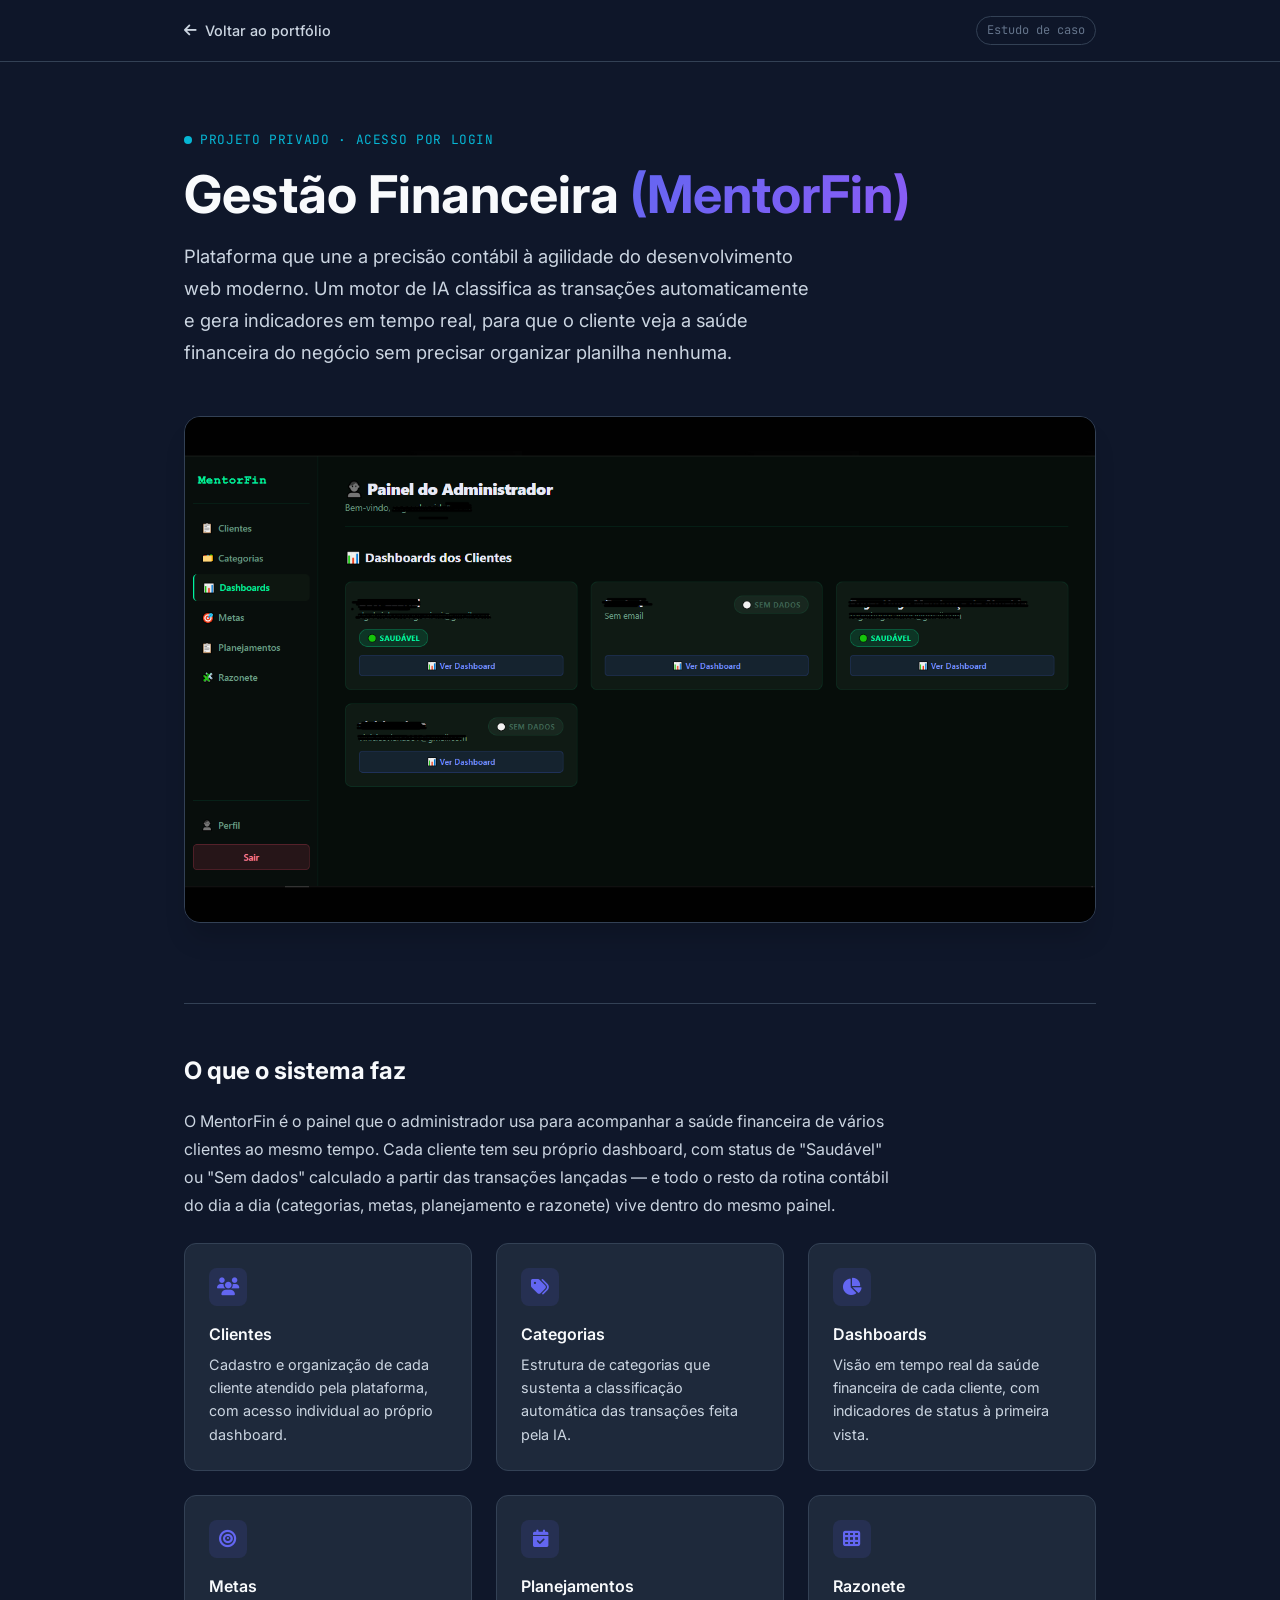
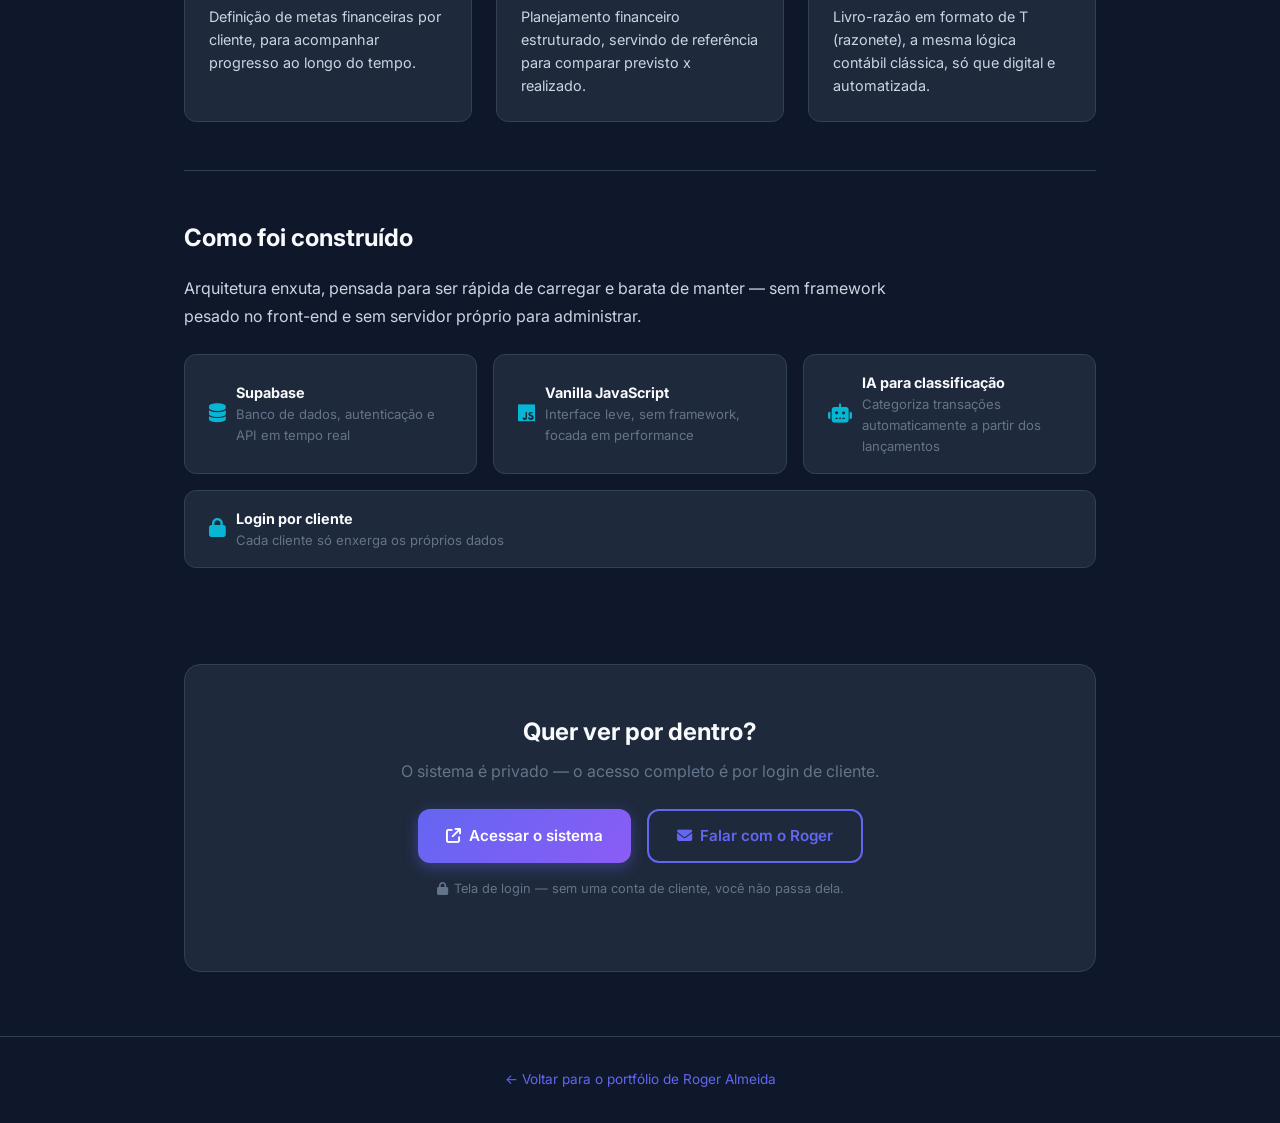
==== apresentacao-gestao-financeira.html @ 38e828f6 "Add files via upload" ====
<!DOCTYPE html>
<html lang="pt-br">
<head>
    <meta charset="UTF-8">
    <meta name="viewport" content="width=device-width, initial-scale=1.0, viewport-fit=cover">
    <title>Gestão Financeira (MentorFin) — Roger Almeida</title>
    <meta name="description" content="Como funciona a plataforma de gestão financeira desenvolvida por Roger Almeida: classificação automática de transações, dashboards por cliente e arquitetura em Supabase.">
    <meta name="theme-color" content="#6366f1">

    <link rel="icon" type="image/png" href="logo_titulo.png">

    <link rel="preconnect" href="https://fonts.googleapis.com">
    <link rel="preconnect" href="https://fonts.gstatic.com" crossorigin>
    <link href="https://fonts.googleapis.com/css2?family=Inter:wght@300;400;500;600;700&family=JetBrains+Mono:wght@400;500&display=swap" rel="stylesheet">
    <link rel="stylesheet" href="https://cdnjs.cloudflare.com/ajax/libs/font-awesome/6.4.0/css/all.min.css">

    <link rel="stylesheet" href="style.css">

    <style>
        /* ===== Página de apresentação — Gestão Financeira ===== */
        body { cursor: auto; }
        .gf-topbar {
            position: sticky; top: 0; z-index: 100;
            background: var(--bg-overlay);
            backdrop-filter: blur(12px);
            border-bottom: 1px solid var(--bg-tertiary);
        }
        .gf-topbar-inner {
            max-width: 960px; margin: 0 auto;
            padding: var(--spacing-md) var(--spacing-lg);
            display: flex; align-items: center; justify-content: space-between;
        }
        .gf-back {
            display: inline-flex; align-items: center; gap: 8px;
            color: var(--text-secondary); text-decoration: none;
            font-size: 0.9rem; font-weight: 500;
            transition: color var(--transition-normal);
        }
        .gf-back:hover { color: var(--primary-color); }
        .gf-badge {
            font-family: var(--font-mono);
            font-size: 0.75rem; color: var(--text-muted);
            border: 1px solid var(--bg-tertiary);
            padding: 4px 10px; border-radius: var(--radius-full);
        }

        .gf-wrap { max-width: 960px; margin: 0 auto; padding: 0 var(--spacing-lg); }

        .gf-hero { padding: var(--spacing-3xl) 0 var(--spacing-xl); }
        .gf-eyebrow {
            display: inline-flex; align-items: center; gap: 8px;
            font-family: var(--font-mono);
            font-size: 0.8rem; letter-spacing: 0.05em;
            color: var(--accent-color); text-transform: uppercase;
            margin-bottom: var(--spacing-md);
        }
        .gf-eyebrow::before {
            content: ''; width: 8px; height: 8px; border-radius: 50%;
            background: var(--accent-color); display: inline-block;
        }
        .gf-title {
            font-size: clamp(2rem, 5vw, 3.25rem);
            font-weight: 700; line-height: 1.1;
            margin-bottom: var(--spacing-md);
        }
        .gf-title span {
            background: var(--gradient-primary);
            -webkit-background-clip: text; background-clip: text;
            -webkit-text-fill-color: transparent;
        }
        .gf-lede {
            font-size: 1.15rem; color: var(--text-secondary);
            max-width: 640px; line-height: 1.75;
        }

        .gf-shot {
            margin: var(--spacing-2xl) 0;
            border-radius: var(--radius-xl);
            overflow: hidden;
            border: 1px solid var(--bg-tertiary);
            box-shadow: var(--shadow-xl);
        }
        .gf-shot img { width: 100%; display: block; }

        .gf-section { padding: var(--spacing-2xl) 0; border-top: 1px solid var(--bg-tertiary); }
        .gf-section h2 {
            font-size: 1.5rem; font-weight: 700; margin-bottom: var(--spacing-md);
            color: var(--text-primary);
        }
        .gf-section > p {
            color: var(--text-secondary); line-height: 1.75; max-width: 720px;
            margin-bottom: var(--spacing-md);
        }

        .gf-grid {
            display: grid;
            grid-template-columns: repeat(auto-fit, minmax(240px, 1fr));
            gap: var(--spacing-lg);
            margin-top: var(--spacing-lg);
        }
        .gf-card {
            background: var(--bg-card);
            border: 1px solid var(--bg-tertiary);
            border-radius: var(--radius-lg);
            padding: var(--spacing-lg);
            transition: border-color var(--transition-normal), transform var(--transition-normal);
        }
        .gf-card:hover { border-color: var(--primary-color); transform: translateY(-3px); }
        .gf-card i {
            font-size: 1.1rem; color: var(--primary-color);
            width: 38px; height: 38px;
            display: flex; align-items: center; justify-content: center;
            background: rgba(99, 102, 241, 0.12);
            border-radius: var(--radius-md);
            margin-bottom: var(--spacing-md);
        }
        .gf-card h3 { font-size: 1rem; font-weight: 600; margin-bottom: 6px; color: var(--text-primary); }
        .gf-card p { font-size: 0.9rem; color: var(--text-secondary); line-height: 1.6; margin: 0; }

        .gf-stack {
            display: flex; flex-wrap: wrap; gap: var(--spacing-md);
            margin-top: var(--spacing-lg);
        }
        .gf-stack-item {
            display: flex; align-items: center; gap: 10px;
            background: var(--bg-card);
            border: 1px solid var(--bg-tertiary);
            border-radius: var(--radius-lg);
            padding: var(--spacing-md) var(--spacing-lg);
            flex: 1 1 260px;
        }
        .gf-stack-item i { color: var(--accent-color); font-size: 1.2rem; flex-shrink: 0; }
        .gf-stack-item strong { display: block; font-size: 0.9rem; color: var(--text-primary); }
        .gf-stack-item span { display: block; font-size: 0.82rem; color: var(--text-muted); }

        .gf-cta {
            margin: var(--spacing-2xl) 0 var(--spacing-3xl);
            text-align: center;
            background: var(--bg-card);
            border: 1px solid var(--bg-tertiary);
            border-radius: var(--radius-xl);
            padding: var(--spacing-2xl) var(--spacing-lg);
        }
        .gf-cta h2 { margin-bottom: 8px; }
        .gf-cta p { color: var(--text-muted); margin-bottom: var(--spacing-lg); }
        .gf-cta-buttons {
            display: flex; gap: var(--spacing-md); justify-content: center; flex-wrap: wrap;
        }
        .gf-lock-note {
            display: flex; align-items: center; justify-content: center; gap: 6px;
            font-size: 0.8rem; color: var(--text-muted);
            margin-top: var(--spacing-md);
        }

        .gf-footer {
            text-align: center; padding: var(--spacing-xl) 0;
            color: var(--text-muted); font-size: 0.85rem;
            border-top: 1px solid var(--bg-tertiary);
        }
        .gf-footer a { color: var(--primary-color); text-decoration: none; }

        @media (max-width: 600px) {
            .gf-hero { padding-top: var(--spacing-xl); }
            .gf-cta-buttons { flex-direction: column; }
            .gf-cta-buttons .btn { width: 100%; justify-content: center; }
        }
    </style>
</head>
<body>

    <div class="gf-topbar">
        <div class="gf-topbar-inner">
            <a href="index.html#projetos" class="gf-back">
                <i class="fas fa-arrow-left"></i> Voltar ao portfólio
            </a>
            <span class="gf-badge">Estudo de caso</span>
        </div>
    </div>

    <main class="gf-wrap">

        <section class="gf-hero">
            <div class="gf-eyebrow">Projeto privado · Acesso por login</div>
            <h1 class="gf-title">Gestão Financeira <span>(MentorFin)</span></h1>
            <p class="gf-lede">
                Plataforma que une a precisão contábil à agilidade do desenvolvimento web moderno.
                Um motor de IA classifica as transações automaticamente e gera indicadores em tempo real,
                para que o cliente veja a saúde financeira do negócio sem precisar organizar planilha nenhuma.
            </p>

            <div class="gf-shot">
                <img src="gestao-financeira-preview.png" alt="Painel do administrador do MentorFin, mostrando os dashboards financeiros dos clientes">
            </div>
        </section>

        <section class="gf-section">
            <h2>O que o sistema faz</h2>
            <p>
                O MentorFin é o painel que o administrador usa para acompanhar a saúde financeira de vários clientes
                ao mesmo tempo. Cada cliente tem seu próprio dashboard, com status de "Saudável" ou "Sem dados"
                calculado a partir das transações lançadas — e todo o resto da rotina contábil do dia a dia
                (categorias, metas, planejamento e razonete) vive dentro do mesmo painel.
            </p>

            <div class="gf-grid">
                <div class="gf-card">
                    <i class="fas fa-users"></i>
                    <h3>Clientes</h3>
                    <p>Cadastro e organização de cada cliente atendido pela plataforma, com acesso individual ao próprio dashboard.</p>
                </div>
                <div class="gf-card">
                    <i class="fas fa-tags"></i>
                    <h3>Categorias</h3>
                    <p>Estrutura de categorias que sustenta a classificação automática das transações feita pela IA.</p>
                </div>
                <div class="gf-card">
                    <i class="fas fa-chart-pie"></i>
                    <h3>Dashboards</h3>
                    <p>Visão em tempo real da saúde financeira de cada cliente, com indicadores de status à primeira vista.</p>
                </div>
                <div class="gf-card">
                    <i class="fas fa-bullseye"></i>
                    <h3>Metas</h3>
                    <p>Definição de metas financeiras por cliente, para acompanhar progresso ao longo do tempo.</p>
                </div>
                <div class="gf-card">
                    <i class="fas fa-calendar-check"></i>
                    <h3>Planejamentos</h3>
                    <p>Planejamento financeiro estruturado, servindo de referência para comparar previsto x realizado.</p>
                </div>
                <div class="gf-card">
                    <i class="fas fa-table-cells"></i>
                    <h3>Razonete</h3>
                    <p>Livro-razão em formato de T (razonete), a mesma lógica contábil clássica, só que digital e automatizada.</p>
                </div>
            </div>
        </section>

        <section class="gf-section">
            <h2>Como foi construído</h2>
            <p>
                Arquitetura enxuta, pensada para ser rápida de carregar e barata de manter — sem framework pesado
                no front-end e sem servidor próprio para administrar.
            </p>
            <div class="gf-stack">
                <div class="gf-stack-item">
                    <i class="fas fa-database"></i>
                    <div>
                        <strong>Supabase</strong>
                        <span>Banco de dados, autenticação e API em tempo real</span>
                    </div>
                </div>
                <div class="gf-stack-item">
                    <i class="fab fa-js"></i>
                    <div>
                        <strong>Vanilla JavaScript</strong>
                        <span>Interface leve, sem framework, focada em performance</span>
                    </div>
                </div>
                <div class="gf-stack-item">
                    <i class="fas fa-robot"></i>
                    <div>
                        <strong>IA para classificação</strong>
                        <span>Categoriza transações automaticamente a partir dos lançamentos</span>
                    </div>
                </div>
                <div class="gf-stack-item">
                    <i class="fas fa-lock"></i>
                    <div>
                        <strong>Login por cliente</strong>
                        <span>Cada cliente só enxerga os próprios dados</span>
                    </div>
                </div>
            </div>
        </section>

        <section class="gf-cta">
            <h2>Quer ver por dentro?</h2>
            <p>O sistema é privado — o acesso completo é por login de cliente.</p>
            <div class="gf-cta-buttons">
                <a href="https://gestao-gama.vercel.app/" class="btn btn-primary" target="_blank" rel="noopener">
                    <i class="fas fa-arrow-up-right-from-square"></i> Acessar o sistema
                </a>
                <a href="index.html#contato" class="btn btn-outline">
                    <i class="fas fa-envelope"></i> Falar com o Roger
                </a>
            </div>
            <p class="gf-lock-note"><i class="fas fa-lock"></i> Tela de login — sem uma conta de cliente, você não passa dela.</p>
        </section>

    </main>

    <footer class="gf-footer">
        <a href="index.html">← Voltar para o portfólio de Roger Almeida</a>
    </footer>

</body>
</html>
---- style.css ----
/* ===== CSS VARIABLES ===== */
:root {
  /* Colors */
  --primary-color: #6366f1;
  --primary-dark: #4f46e5;
  --secondary-color: #8b5cf6;
  --accent-color: #06b6d4;
  --success-color: #10b981;
  --warning-color: #f59e0b;
  --error-color: #ef4444;
  
  /* Background Colors */
  --bg-primary: #0f172a;
  --bg-secondary: #1e293b;
  --bg-tertiary: #334155;
  --bg-card: #1e293b;
  --bg-overlay: rgba(15, 23, 42, 0.9);
  
  /* Text Colors */
  --text-primary: #f8fafc;
  --text-secondary: #cbd5e1;
  --text-muted: #64748b;
  
  /* Gradients */
  --gradient-primary: linear-gradient(135deg, var(--primary-color), var(--secondary-color));
  --gradient-secondary: linear-gradient(135deg, var(--accent-color), var(--primary-color));
  --gradient-hero: linear-gradient(135deg, #667eea 0%, #764ba2 100%);
  
  /* Shadows */
  --shadow-sm: 0 1px 2px 0 rgba(0, 0, 0, 0.05);
  --shadow-md: 0 4px 6px -1px rgba(0, 0, 0, 0.1);
  --shadow-lg: 0 10px 15px -3px rgba(0, 0, 0, 0.1);
  --shadow-xl: 0 20px 25px -5px rgba(0, 0, 0, 0.1);
  --shadow-glow: 0 0 20px rgba(99, 102, 241, 0.3);
  
  /* Typography */
  --font-primary: 'Inter', sans-serif;
  --font-mono: 'JetBrains Mono', monospace;
  
  /* Spacing */
  --spacing-xs: 0.25rem;
  --spacing-sm: 0.5rem;
  --spacing-md: 1rem;
  --spacing-lg: 1.5rem;
  --spacing-xl: 2rem;
  --spacing-2xl: 3rem;
  --spacing-3xl: 4rem;
  
  /* Border Radius */
  --radius-sm: 0.375rem;
  --radius-md: 0.5rem;
  --radius-lg: 0.75rem;
  --radius-xl: 1rem;
  --radius-full: 9999px;
  
  /* Transitions */
  --transition-fast: 0.15s ease-in-out;
  --transition-normal: 0.3s ease-in-out;
  --transition-slow: 0.5s ease-in-out;
  
  /* Z-index */
  --z-dropdown: 1000;
  --z-sticky: 1020;
  --z-fixed: 1030;
  --z-modal: 1040;
  --z-popover: 1050;
  --z-tooltip: 1060;
}

/* Light Theme */
[data-theme="light"] {
  --bg-primary: #ffffff;
  --bg-secondary: #f8fafc;
  --bg-tertiary: #e2e8f0;
  --bg-card: #ffffff;
  --bg-overlay: rgba(255, 255, 255, 0.9);
  
  --text-primary: #1e293b;
  --text-secondary: #475569;
  --text-muted: #64748b;
}

/* ===== RESET & BASE STYLES ===== */
* {
  margin: 0;
  padding: 0;
  box-sizing: border-box;
}

html {
  scroll-behavior: smooth;
  font-size: 16px;
  overflow-x: hidden;
  max-width: 100%;
}

body {
  font-family: var(--font-primary);
  background-color: var(--bg-primary);
  color: var(--text-primary);
  line-height: 1.6;
  overflow-x: hidden;
  max-width: 100%;
}

/* Custom Cursor */
.cursor {
  position: fixed;
  width: 20px;
  height: 20px;
  background: var(--gradient-primary);
  border-radius: 50%;
  pointer-events: none;
  z-index: var(--z-tooltip);
  transition: transform 0.1s ease;
  mix-blend-mode: difference;
}

/* ===== LOADING SCREEN ===== */
#loading-screen {
  position: fixed;
  top: 0;
  left: 0;
  width: 100vw;
  height: 100vh;
  background: var(--bg-primary);
  display: flex;
  justify-content: center;
  align-items: center;
  z-index: 9999;
  opacity: 1;
  visibility: visible;
  transition: opacity 0.5s ease, visibility 0.5s ease;
  overflow: hidden;
}

.loader {
  text-align: center;
}

.loader-text {
  font-size: clamp(1.1rem, 5vw, 1.5rem);
  font-weight: 600;
  margin-bottom: var(--spacing-lg);
  background: var(--gradient-primary);
  -webkit-background-clip: text;
  -webkit-text-fill-color: transparent;
  background-clip: text;
  white-space: normal;
  word-wrap: break-word;
  max-width: 90vw;
  text-align: center;
}

.loader-bar {
  width: min(200px, 80vw);
  height: 4px;
  background: var(--bg-tertiary);
  border-radius: var(--radius-full);
  overflow: hidden;
}

.loader-progress {
  height: 100%;
  background: var(--gradient-primary);
  border-radius: var(--radius-full);
  animation: loading 2s ease-in-out;
}

@keyframes loading {
  0% { width: 0%; }
  100% { width: 100%; }
}

/* ===== SCROLL PROGRESS ===== */
.scroll-progress {
  position: fixed;
  top: 0;
  left: 0;
  width: 100%;
  height: 4px;
  z-index: var(--z-fixed);
}

.scroll-progress-bar {
  height: 100%;
  background: var(--gradient-primary);
  width: 0%;
  transition: width 0.1s ease;
}

/* ===== NAVIGATION ===== */
.navbar {
  position: fixed;
  top: 0;
  left: 0;
  width: 100%;
  background: var(--bg-overlay);
  backdrop-filter: blur(10px);
  border-bottom: 1px solid var(--bg-tertiary);
  z-index: var(--z-fixed);
  transition: all var(--transition-normal);
}

.navbar.scrolled {
  background: var(--bg-secondary);
  box-shadow: var(--shadow-lg);
}

.nav-container {
  max-width: 1200px;
  margin: 0 auto;
  padding: 0 var(--spacing-lg);
  display: flex;
  justify-content: space-between;
  align-items: center;
  height: 70px;
}

.nav-logo {
  font-size: 1.5rem;
  font-weight: 700;
  text-decoration: none;
  color: var(--text-primary);
  display: flex;
  align-items: center;
}

.logo-text {
  background: var(--gradient-primary);
  -webkit-background-clip: text;
  -webkit-text-fill-color: transparent;
  background-clip: text;
}

.logo-dot {
  color: var(--primary-color);
  margin-left: 2px;
}

.nav-menu {
  display: flex;
  list-style: none;
  gap: var(--spacing-xl);
}

.nav-link {
  text-decoration: none;
  color: var(--text-secondary);
  font-weight: 500;
  position: relative;
  transition: color var(--transition-normal);
}

.nav-link:hover,
.nav-link.active {
  color: var(--primary-color);
}

.nav-link::after {
  content: '';
  position: absolute;
  bottom: -5px;
  left: 0;
  width: 0;
  height: 2px;
  background: var(--gradient-primary);
  transition: width var(--transition-normal);
}

.nav-link:hover::after,
.nav-link.active::after {
  width: 100%;
}

.nav-toggle {
  display: none;
  flex-direction: column;
  cursor: pointer;
  gap: 4px;
}

.bar {
  width: 25px;
  height: 3px;
  background: var(--text-primary);
  transition: all var(--transition-normal);
}

.theme-toggle {
  background: none;
  border: 2px solid var(--bg-tertiary);
  color: var(--text-secondary);
  width: 40px;
  height: 40px;
  border-radius: var(--radius-full);
  cursor: pointer;
  transition: all var(--transition-normal);
  display: flex;
  align-items: center;
  justify-content: center;
}

.theme-toggle:hover {
  border-color: var(--primary-color);
  color: var(--primary-color);
}

/* ===== HERO SECTION ===== */
.hero {
  min-height: 100vh;
  display: flex;
  align-items: center;
  position: relative;
  overflow: hidden;
}

.hero-background {
  position: absolute;
  top: 0;
  left: 0;
  width: 100%;
  height: 100%;
  background: var(--gradient-hero);
  opacity: 0.1;
}

.particles {
  position: absolute;
  width: 100%;
  height: 100%;
}

.particle {
  position: absolute;
  background: var(--primary-color);
  border-radius: 50%;
  opacity: 0.6;
  animation: float 6s ease-in-out infinite;
}

@keyframes float {
  0%, 100% { transform: translateY(0px); }
  50% { transform: translateY(-20px); }
}

.hero-content {
  max-width: 1200px;
  margin: 0 auto;
  padding: 0 var(--spacing-lg);
  display: grid;
  grid-template-columns: 1fr 1fr;
  gap: var(--spacing-3xl);
  align-items: center;
}

.hero-text {
  z-index: 2;
}

.hero-title {
  font-size: clamp(2.5rem, 5vw, 4rem);
  font-weight: 700;
  line-height: 1.2;
  margin-bottom: var(--spacing-lg);
}

.highlight {
  background: var(--gradient-primary);
  -webkit-background-clip: text;
  -webkit-text-fill-color: transparent;
  background-clip: text;
}

.hero-subtitle {
  font-size: 1.5rem;
  font-weight: 500;
  margin-bottom: var(--spacing-lg);
  color: var(--text-secondary);
  min-height: 2em;
}

.cursor-blink {
  animation: blink 1s infinite;
}

@keyframes blink {
  0%, 50% { opacity: 1; }
  51%, 100% { opacity: 0; }
}

.hero-description {
  font-size: 1.125rem;
  color: var(--text-muted);
  margin-bottom: var(--spacing-2xl);
  max-width: 500px;
}

.hero-buttons {
  display: flex;
  gap: var(--spacing-lg);
  flex-wrap: wrap;
}

.hero-image {
  display: flex;
  justify-content: center;
  z-index: 2;
}

.image-container {
  position: relative;
  width: 300px;
  height: 300px;
}

.profile-image {
  width: 100%;
  height: 100%;
  object-fit: cover;
  border-radius: var(--radius-xl);
  border: 4px solid var(--primary-color);
  box-shadow: var(--shadow-glow);
}

.image-glow {
  position: absolute;
  top: -20px;
  left: -20px;
  right: -20px;
  bottom: -20px;
  background: var(--gradient-primary);
  border-radius: var(--radius-xl);
  z-index: -1;
  opacity: 0.3;
  filter: blur(20px);
}

.scroll-indicator {
  position: absolute;
  bottom: var(--spacing-xl);
  left: 50%;
  transform: translateX(-50%);
  z-index: 2;
}

.scroll-arrow {
  width: 40px;
  height: 40px;
  border: 2px solid var(--text-muted);
  border-radius: 50%;
  display: flex;
  align-items: center;
  justify-content: center;
  animation: bounce 2s infinite;
  cursor: pointer;
  transition: all var(--transition-normal);
}

.scroll-arrow:hover {
  border-color: var(--primary-color);
  color: var(--primary-color);
}

@keyframes bounce {
  0%, 20%, 50%, 80%, 100% { transform: translateY(0); }
  40% { transform: translateY(-10px); }
  60% { transform: translateY(-5px); }
}

/* ===== BUTTONS ===== */
.btn {
  display: inline-flex;
  align-items: center;
  gap: var(--spacing-sm);
  padding: var(--spacing-md) var(--spacing-xl);
  border: none;
  border-radius: var(--radius-lg);
  font-weight: 600;
  text-decoration: none;
  cursor: pointer;
  transition: all var(--transition-normal);
  position: relative;
  overflow: hidden;
}

.btn-primary {
  background: var(--gradient-primary);
  color: white;
  box-shadow: var(--shadow-lg);
}

.btn-primary:hover {
  transform: translateY(-2px);
  box-shadow: var(--shadow-xl);
}

.btn-outline {
  background: transparent;
  color: var(--primary-color);
  border: 2px solid var(--primary-color);
}

.btn-outline:hover {
  background: var(--primary-color);
  color: white;
}

/* ===== SECTIONS ===== */
.container {
  max-width: 1200px;
  width: 100%;
  margin: 0 auto;
  padding: 0 var(--spacing-lg);
  box-sizing: border-box;
}

section {
  padding: var(--spacing-3xl) 0;
}

.section-header {
  text-align: center;
  margin-bottom: var(--spacing-3xl);
}

.section-title {
  font-size: clamp(2rem, 4vw, 3rem);
  font-weight: 700;
  margin-bottom: var(--spacing-md);
  background: var(--gradient-primary);
  -webkit-background-clip: text;
  -webkit-text-fill-color: transparent;
  background-clip: text;
}

.section-subtitle {
  font-size: 1.125rem;
  color: var(--text-muted);
  max-width: 600px;
  margin: 0 auto;
}

/* ===== ABOUT SECTION ===== */
.about {
  background: var(--bg-secondary);
}

.about-content {
  display: grid;
  grid-template-columns: 1fr 1fr;
  gap: var(--spacing-3xl);
  align-items: center;
}

.about-text p {
  font-size: 1.125rem;
  color: var(--text-secondary);
  margin-bottom: var(--spacing-lg);
  text-align: justify;
    text-justify: inter-word;
}

.about-stats {
  display: grid;
  grid-template-columns: repeat(3, 1fr);
  gap: var(--spacing-lg);
  margin-top: var(--spacing-2xl);
}

.stat {
  text-align: center;
  padding: var(--spacing-lg);
  background: var(--bg-card);
  border-radius: var(--radius-lg);
  border: 1px solid var(--bg-tertiary);
}

.stat-number {
  display: block;
  font-size: 2rem;
  font-weight: 700;
  color: var(--primary-color);
  margin-bottom: var(--spacing-sm);
}

.stat-label {
  font-size: 0.875rem;
  color: var(--text-muted);
  text-transform: uppercase;
  letter-spacing: 0.5px;
}

.about-image {
  display: flex;
  justify-content: center;
}

.image-wrapper {
  position: relative;
  width: 400px;
  height: 500px;
  border-radius: var(--radius-xl);
  overflow: hidden;
  box-shadow: var(--shadow-xl);
}

.image-wrapper img {
  width: 100%;
  height: 100%;
  object-fit: cover;
  transition: transform var(--transition-slow);
}

.image-overlay {
  position: absolute;
  top: 0;
  left: 0;
  width: 100%;
  height: 100%;
  background: var(--bg-overlay);
  display: flex;
  align-items: center;
  justify-content: center;
  opacity: 0;
  transition: opacity var(--transition-normal);
}

.image-wrapper:hover .image-overlay {
  opacity: 1;
}

.image-wrapper:hover img {
  transform: scale(1.1);
}

.overlay-content {
  text-align: center;
  color: white;
}

.overlay-content i {
  font-size: 3rem;
  margin-bottom: var(--spacing-md);
  color: var(--primary-color);
}

/* ===== SKILLS SECTION ===== */
.skills-content {
  max-width: 800px;
  margin: 0 auto;
}

.skills-categories {
  display: grid;
  gap: var(--spacing-2xl);
}

.skill-category h3 {
  font-size: 1.5rem;
  font-weight: 600;
  margin-bottom: var(--spacing-lg);
  color: var(--primary-color);
}

.skills-list {
  display: grid;
  gap: var(--spacing-lg);
}

.skill-item {
  background: var(--bg-card);
  padding: var(--spacing-lg);
  border-radius: var(--radius-lg);
  border: 1px solid var(--bg-tertiary);
}

.skill-info {
  display: flex;
  justify-content: space-between;
  align-items: center;
  margin-bottom: var(--spacing-sm);
}

.skill-name {
  font-weight: 600;
  color: var(--text-primary);
}

.skill-percentage {
  font-weight: 600;
  color: var(--primary-color);
}

.skill-bar {
  height: 8px;
  background: var(--bg-tertiary);
  border-radius: var(--radius-full);
  overflow: hidden;
}

.skill-progress {
  height: 100%;
  background: var(--gradient-primary);
  border-radius: var(--radius-full);
  width: 0%;
  transition: width 1s ease-in-out;
}

/* ===== EXPERIENCE SECTION ===== */
.experience {
  background: var(--bg-secondary);
}

.timeline {
  max-width: 800px;
  margin: 0 auto;
  position: relative;
}

.timeline::before {
  content: '';
  position: absolute;
  left: 50%;
  top: 0;
  bottom: 0;
  width: 2px;
  background: var(--gradient-primary);
  transform: translateX(-50%);
}

.timeline-item {
  position: relative;
  margin-bottom: var(--spacing-3xl);
  display: flex;
  align-items: center;
}

.timeline-item:nth-child(odd) {
  flex-direction: row-reverse;
}

.timeline-dot {
  width: 20px;
  height: 20px;
  background: var(--gradient-primary);
  border-radius: 50%;
  position: absolute;
  left: 50%;
  transform: translateX(-50%);
  z-index: 2;
  box-shadow: 0 0 0 4px var(--bg-secondary);
}

.timeline-content {
  background: var(--bg-card);
  padding: var(--spacing-xl);
  border-radius: var(--radius-lg);
  border: 1px solid var(--bg-tertiary);
  width: calc(50% - 40px);
  box-shadow: var(--shadow-lg);
}

.timeline-item:nth-child(odd) .timeline-content {
  margin-right: auto;
  margin-left: 40px;
}

.timeline-item:nth-child(even) .timeline-content {
  margin-left: auto;
  margin-right: 40px;
}

.timeline-content h3 {
  font-size: 1.25rem;
  font-weight: 600;
  color: var(--primary-color);
  margin-bottom: var(--spacing-xs);
}

.timeline-content h4 {
  font-size: 1rem;
  font-weight: 500;
  color: var(--text-secondary);
  margin-bottom: var(--spacing-sm);
}

.timeline-date {
  font-size: 0.875rem;
  color: var(--text-muted);
  font-weight: 500;
  display: block;
  margin-bottom: var(--spacing-md);
}

.timeline-content p {
  color: var(--text-secondary);
  line-height: 1.6;
}

/* ===== PROJECTS SECTION ===== */
.projects-grid {
  display: grid;
  grid-template-columns: repeat(auto-fit, minmax(350px, 1fr));
  gap: var(--spacing-2xl);
}

.project-card {
  background: var(--bg-card);
  border-radius: var(--radius-xl);
  overflow: hidden;
  border: 1px solid var(--bg-tertiary);
  transition: all var(--transition-normal);
  box-shadow: var(--shadow-lg);
}

.project-card:hover {
  transform: translateY(-10px);
  box-shadow: var(--shadow-xl);
}

.project-image {
  position: relative;
  height: 250px;
  overflow: hidden;
}

.project-image img {
  width: 100%;
  height: 100%;
  object-fit: cover;
  transition: transform var(--transition-slow);
}

.project-overlay {
  position: absolute;
  top: 0;
  left: 0;
  width: 100%;
  height: 100%;
  background: var(--bg-overlay);
  display: flex;
  align-items: center;
  justify-content: center;
  opacity: 0;
  transition: opacity var(--transition-normal);
}

.project-card:hover .project-overlay {
  opacity: 1;
}

.project-card:hover .project-image img {
  transform: scale(1.1);
}

.project-links {
  display: flex;
  gap: var(--spacing-lg);
}

.project-link {
  width: 50px;
  height: 50px;
  background: var(--gradient-primary);
  color: white;
  border-radius: 50%;
  display: flex;
  align-items: center;
  justify-content: center;
  text-decoration: none;
  transition: transform var(--transition-normal);
}

.project-link:hover {
  transform: scale(1.1);
}

.project-content {
  padding: var(--spacing-xl);
}

.project-content h3 {
  font-size: 1.25rem;
  font-weight: 600;
  margin-bottom: var(--spacing-md);
  color: var(--text-primary);
}

.project-content p {
  color: var(--text-secondary);
  margin-bottom: var(--spacing-lg);
  line-height: 1.6;
}

.project-tech {
  display: flex;
  flex-wrap: wrap;
  gap: var(--spacing-sm);
}

.tech-tag {
  background: var(--bg-tertiary);
  color: var(--text-secondary);
  padding: var(--spacing-xs) var(--spacing-md);
  border-radius: var(--radius-full);
  font-size: 0.875rem;
  font-weight: 500;
}

/* ===== CONTACT SECTION ===== */
.contact {
  background: var(--bg-secondary);
}

.contact-content {
  display: grid;
  grid-template-columns: 1fr 1fr;
  gap: var(--spacing-3xl);
}

.contact-info h3 {
  font-size: 1.5rem;
  font-weight: 600;
  margin-bottom: var(--spacing-md);
  color: var(--text-primary);
}

.contact-info p {
  color: var(--text-secondary);
  margin-bottom: var(--spacing-2xl);
  line-height: 1.6;
}

.contact-items {
  margin-bottom: var(--spacing-2xl);
}

.contact-item {
  display: flex;
  align-items: center;
  gap: var(--spacing-lg);
  margin-bottom: var(--spacing-lg);
  padding: var(--spacing-lg);
  background: var(--bg-card);
  border-radius: var(--radius-lg);
  border: 1px solid var(--bg-tertiary);
}

.contact-icon {
  width: 50px;
  height: 50px;
  background: var(--gradient-primary);
  border-radius: 50%;
  display: flex;
  align-items: center;
  justify-content: center;
  color: white;
  font-size: 1.25rem;
}

.contact-details h4 {
  font-weight: 600;
  color: var(--text-primary);
  margin-bottom: var(--spacing-xs);
}

.contact-details p {
  color: var(--text-secondary);
  margin: 0;
}

.social-links {
  display: flex;
  gap: var(--spacing-md);
}

.social-link {
  width: 50px;
  height: 50px;
  background: var(--bg-card);
  border: 2px solid var(--bg-tertiary);
  border-radius: 50%;
  display: flex;
  align-items: center;
  justify-content: center;
  color: var(--text-secondary);
  text-decoration: none;
  transition: all var(--transition-normal);
  font-size: 1.25rem;
}

.social-link:hover {
  background: var(--gradient-primary);
  border-color: var(--primary-color);
  color: white;
  transform: translateY(-2px);
}

.social-links--form { display: none; margin-top: 1.5rem; }

.contact-form {
  background: var(--bg-card);
  padding: var(--spacing-2xl);
  border-radius: var(--radius-xl);
  border: 1px solid var(--bg-tertiary);
  box-shadow: var(--shadow-lg);
}

.form-group {
  margin-bottom: var(--spacing-lg);
}

.form-group label {
  display: block;
  font-weight: 600;
  color: var(--text-primary);
  margin-bottom: var(--spacing-sm);
}

.form-group input,
.form-group textarea {
  width: 100%;
  padding: var(--spacing-md);
  background: var(--bg-secondary);
  border: 2px solid var(--bg-tertiary);
  border-radius: var(--radius-lg);
  color: var(--text-primary);
  font-family: inherit;
  transition: border-color var(--transition-normal);
}

.form-group input:focus,
.form-group textarea:focus {
  outline: none;
  border-color: var(--primary-color);
}

.form-group textarea {
  resize: vertical;
  min-height: 120px;
}

/* ===== FOOTER ===== */
.footer {
  background: var(--bg-primary);
  border-top: 1px solid var(--bg-tertiary);
  padding: var(--spacing-xl) 0;
}

.footer-content {
  display: flex;
  justify-content: space-between;
  align-items: center;
  flex-wrap: wrap;
  gap: var(--spacing-lg);
}

.footer-text p {
  color: var(--text-muted);
  margin: 0;
}

.footer-links {
  display: flex;
  gap: var(--spacing-lg);
}

.footer-links a {
  color: var(--text-muted);
  text-decoration: none;
  transition: color var(--transition-normal);
}

.footer-links a:hover {
  color: var(--primary-color);
}

/* ===== BACK TO TOP ===== */
.back-to-top {
  position: fixed;
  bottom: var(--spacing-xl);
  right: var(--spacing-xl);
  width: 50px;
  height: 50px;
  background: var(--gradient-primary);
  color: white;
  border: none;
  border-radius: 50%;
  cursor: pointer;
  display: flex;
  align-items: center;
  justify-content: center;
  font-size: 1.25rem;
  opacity: 0;
  visibility: hidden;
  transition: all var(--transition-normal);
  z-index: var(--z-fixed);
  box-shadow: var(--shadow-lg);
}

.back-to-top.visible {
  opacity: 1;
  visibility: visible;
}

.back-to-top:hover {
  transform: translateY(-2px);
  box-shadow: var(--shadow-xl);
}

/* ===== RESPONSIVE DESIGN ===== */
@media (max-width: 1024px) {
  .hero-content {
    grid-template-columns: 1fr;
    text-align: center;
    gap: var(--spacing-2xl);
  }
  
  .about-content {
    grid-template-columns: 1fr;
    gap: var(--spacing-2xl);
  }
  
  .contact-content {
    grid-template-columns: 1fr;
    gap: var(--spacing-2xl);
  }
  
  .timeline::before {
    left: 20px;
  }
  
  .timeline-item {
    flex-direction: row !important;
  }
  
  .timeline-dot {
    left: 20px;
    transform: translateX(-50%);
  }
  
  .timeline-content {
    width: calc(100% - 60px);
    margin-left: 60px !important;
    margin-right: 0 !important;
  }
}

@media (max-width: 768px) {
  .nav-menu {
    position: fixed;
    left: -100%;
    top: 70px;
    flex-direction: column;
    background-color: var(--bg-secondary);
    width: 100%;
    text-align: center;
    transition: 0.3s;
    box-shadow: var(--shadow-lg);
    padding: var(--spacing-xl) 0;
  }
  
  .nav-menu.active {
    left: 0;
  }
  
  .nav-toggle {
    display: flex;
  }
  
  .nav-toggle.active .bar:nth-child(2) {
    opacity: 0;
  }
  
  .nav-toggle.active .bar:nth-child(1) {
    transform: translateY(7px) rotate(45deg);
  }
  
  .nav-toggle.active .bar:nth-child(3) {
    transform: translateY(-7px) rotate(-45deg);
  }
  
  .hero-buttons {
    justify-content: center;
  }
  
  .about-stats {
    grid-template-columns: 1fr;
  }
  
  .projects-grid {
    grid-template-columns: 1fr;
  }
  
  .skills-categories {
    gap: var(--spacing-xl);
  }
}

@media (max-width: 480px) {
  .nav-container {
    padding: 0 var(--spacing-md);
  }
  
  .container {
    padding: 0 var(--spacing-md);
  }
  
  .hero-buttons {
    flex-direction: column;
    align-items: center;
  }
  
  .btn {
    width: 100%;
    justify-content: center;
  }
  
  .contact-form {
    padding: var(--spacing-lg);
  }
  
  .footer-content {
    flex-direction: column;
    text-align: center;
  }
}

/* ===== ANIMATIONS ===== */
@keyframes fadeInUp {
  from {
    opacity: 0;
    transform: translateY(30px);
  }
  to {
    opacity: 1;
    transform: translateY(0);
  }
}

@keyframes fadeInLeft {
  from {
    opacity: 0;
    transform: translateX(-30px);
  }
  to {
    opacity: 1;
    transform: translateX(0);
  }
}

@keyframes fadeInRight {
  from {
    opacity: 0;
    transform: translateX(30px);
  }
  to {
    opacity: 1;
    transform: translateX(0);
  }
}

/* ===== UTILITY CLASSES ===== */
.text-center { text-align: center; }
.text-left { text-align: left; }
.text-right { text-align: right; }

.hidden { display: none; }
.visible { display: block; }

.fade-in { animation: fadeInUp 0.6s ease-out; }
.fade-in-left { animation: fadeInLeft 0.6s ease-out; }
.fade-in-right { animation: fadeInRight 0.6s ease-out; }

/* ===== ACCESSIBILITY ===== */
@media (prefers-reduced-motion: reduce) {
  * {
    animation-duration: 0.01ms !important;
    animation-iteration-count: 1 !important;
    transition-duration: 0.01ms !important;
  }
}

/* Focus styles for keyboard navigation */
a:focus,
button:focus,
input:focus,
textarea:focus {
  outline: 2px solid var(--primary-color);
  outline-offset: 2px;
}

/* High contrast mode support */
@media (prefers-contrast: high) {
  :root {
    --bg-primary: #000000;
    --bg-secondary: #1a1a1a;
    --text-primary: #ffffff;
    --primary-color: #00ff00;
  }
}

.certificates-grid {
    display: grid;
    grid-template-columns: repeat(auto-fit, minmax(300px, 1fr));
    gap: 20px;
    padding: 20px 0;
}

.certificate-card {
    background: rgba(255, 255, 255, 0.05); /* Fundo levemente visível */
    border: 1px solid rgba(255, 255, 255, 0.1);
    border-radius: 12px;
    display: flex;
    align-items: center;
    padding: 20px;
    text-decoration: none;
    transition: all 0.3s ease;
}

.certificate-card:hover {
    background: rgba(255, 255, 255, 0.1);
    transform: translateY(-5px);
    border-color: #6c5ce7; /* Cor de destaque */
}

.card-icon {
    font-size: 2.5rem;
    color: #ff7675; /* Vermelho PDF mais elegante */
    margin-right: 20px;
}

.card-info h3 {
    font-size: 1.1rem;
    color: #fff;
    margin-bottom: 5px;
}

.card-info p {
    font-size: 0.9rem;
    color: #ccc;
    margin-bottom: 10px;
}

.btn-view {
    font-size: 0.8rem;
    color: #6c5ce7;
    font-weight: bold;
    text-transform: uppercase;
}

/* Criando o ícone personalizado da 7You */
.icon-7you {
    display: inline-block;
    width: 20px; /* Mesma largura dos ícones do FontAwesome */
    height: 20px;
    background-color: currentColor; /* Faz o ícone herdar a cor do texto/link */
    mask: url('https://7you.app/assets/images/logo-icon.png') no-repeat center;
    -webkit-mask: url('https://7you.app/assets/images/logo-icon.png') no-repeat center;
    mask-size: contain;
    -webkit-mask-size: contain;
    vertical-align: middle;
}

/* Efeito de hover para combinar com o resto do seu site */
.social-icon:hover .icon-7you {
    background-color: var(--primary-color); /* Ou a cor que você usa no hover do LinkedIn */
}

.link-branco {
    color: #ffffff !important; /* Força a cor branca */
    text-decoration: none;     /* Remove o sublinhado se desejar */
    transition: opacity 0.3s;
}

.link-branco:hover {
    color: var(--primary-color) !important; /* Muda de cor ao passar o mouse para manter o feedback */
    opacity: 0.8;
}

/* =========================================
   REMOÇÃO DE CURSOR CUSTOMIZADO NO MOBILE
   ========================================= */
@media (max-width: 768px) {
    /* Oculta a bolinha personalizada */
    .cursor, 
    .cursor-dot, 
    .cursor-outline { 
        display: none !important; 
    }

    /* Garante que o navegador use o sistema de toque padrão */
    * {
        cursor: auto !important;
    }
}

/* =========================================
   CORREÇÃO DE RESPONSIVIDADE E VISIBILIDADE
   ========================================= */

/* Força links de projetos a serem visíveis */
.project-tech a, .project-tech a:visited {
    color: #ffffff !important; /* Branco forçado */
    text-decoration: underline;
}

/* Responsividade Mobile (Celulares) */
@media (max-width: 768px) {
    /* TIMELINE: Transforma em lista vertical simples */
    .timeline::before {
        left: 20px; /* Linha encosta na esquerda */
    }
    
    .timeline-item {
        flex-direction: column !important; /* Empilha verticalmente */
        align-items: flex-start;
        margin-bottom: 40px;
    }
    
    .timeline-dot {
        left: 20px; /* Bolinha na esquerda */
        transform: translateX(-50%);
    }
    
    /* Remove as margens alternadas que quebravam o layout */
    .timeline-item:nth-child(odd) .timeline-content,
    .timeline-item:nth-child(even) .timeline-content {
        width: calc(100% - 50px); /* Ocupa a largura toda menos o espaço da bolinha */
        margin-left: 50px !important;
        margin-right: 0 !important;
        text-align: left; /* Garante texto alinhado à esquerda */
    }

    /* GRID: Garante 1 coluna no celular */
    .certificates-grid, .projects-grid {
        grid-template-columns: 1fr; /* Uma coluna só */
        padding: 0 10px;
    }
    
    /* TEXTO: Ajuste de tamanho para não estourar */
    .section-title {
        font-size: 2rem;
    }
}/* ================================================================
   ROGER ALMEIDA — PORTFOLIO CSS
   Versão corrigida: mobile-first, sem duplicações, responsivo
   ================================================================ */

/* ===== CSS VARIABLES ===== */
:root {
  --primary-color: #6366f1;
  --primary-dark:  #4f46e5;
  --secondary-color: #8b5cf6;
  --accent-color:  #06b6d4;
  --success-color: #10b981;
  --error-color:   #ef4444;

  --bg-primary:   #0f172a;
  --bg-secondary: #1e293b;
  --bg-tertiary:  #334155;
  --bg-card:      #1e293b;
  --bg-overlay:   rgba(15, 23, 42, 0.9);

  --text-primary:   #f8fafc;
  --text-secondary: #cbd5e1;
  --text-muted:     #64748b;

  --gradient-primary: linear-gradient(135deg, var(--primary-color), var(--secondary-color));
  --gradient-hero:    linear-gradient(135deg, #0f172a 0%, #1e1b4b 100%);

  --shadow-sm:   0 1px 2px rgba(0,0,0,.05);
  --shadow-md:   0 4px 6px -1px rgba(0,0,0,.1);
  --shadow-lg:   0 10px 15px -3px rgba(0,0,0,.1);
  --shadow-xl:   0 20px 25px -5px rgba(0,0,0,.15);
  --shadow-glow: 0 0 20px rgba(99,102,241,.3);

  --font-primary: 'Inter', sans-serif;
  --font-mono:    'JetBrains Mono', monospace;

  --spacing-xs:  0.25rem;
  --spacing-sm:  0.5rem;
  --spacing-md:  1rem;
  --spacing-lg:  1.5rem;
  --spacing-xl:  2rem;
  --spacing-2xl: 3rem;
  --spacing-3xl: 4rem;

  --radius-sm:   0.375rem;
  --radius-md:   0.5rem;
  --radius-lg:   0.75rem;
  --radius-xl:   1rem;
  --radius-full: 9999px;

  --transition-fast:   0.15s ease-in-out;
  --transition-normal: 0.3s ease-in-out;
  --transition-slow:   0.5s ease-in-out;

  --z-fixed:  1030;
  --z-modal:  1040;
  --z-cursor: 9999;

  --nav-height: 70px;
}

/* Light Theme */
[data-theme="light"] {
  --bg-primary:   #ffffff;
  --bg-secondary: #f8fafc;
  --bg-tertiary:  #e2e8f0;
  --bg-card:      #ffffff;
  --bg-overlay:   rgba(255,255,255,0.9);
  --text-primary:   #1e293b;
  --text-secondary: #475569;
  --text-muted:     #64748b;
  --gradient-hero: linear-gradient(135deg, #f8fafc 0%, #e2e8f0 100%);
}

/* ===== RESET ===== */
*, *::before, *::after { margin:0; padding:0; box-sizing:border-box; }
html { scroll-behavior: smooth; font-size: 16px; }
body {
  font-family: var(--font-primary);
  background: var(--bg-primary);
  color: var(--text-primary);
  line-height: 1.6;
  overflow-x: hidden;
  transition: background-color 0.3s, color 0.3s;
}
img { max-width: 100%; height: auto; display: block; }
a { color: inherit; }
button { font-family: inherit; }

/* Anti-overflow horizontal global */
html, body { max-width: 100%; overflow-x: hidden; }
*, *::before, *::after { min-width: 0; }

/* ===== CUSTOM CURSOR (desktop only) ===== */
@media (pointer: fine) {
  body { cursor: none; }
  .cursor {
    position: fixed;
    width: 20px; height: 20px;
    background: var(--gradient-primary);
    border-radius: 50%;
    pointer-events: none;
    z-index: var(--z-cursor);
    transition: transform 0.1s ease;
    mix-blend-mode: difference;
    top: 0; left: 0;
  }
}
@media (pointer: coarse) { .cursor { display: none; } }

/* ===== LOADING SCREEN ===== */
#loading-screen {
  position: fixed; inset: 0;
  width: 100vw; height: 100vh;
  background: var(--bg-primary);
  display: flex; align-items: center; justify-content: center;
  z-index: 9999;
  transition: opacity 0.5s ease, visibility 0.5s ease;
  overflow: hidden;
}
#loading-screen.hidden { opacity: 0; visibility: hidden; }
.loader { text-align: center; }
.loader-text {
  font-size: clamp(1.1rem, 5vw, 1.5rem); font-weight: 700;
  margin-bottom: var(--spacing-lg);
  background: var(--gradient-primary);
  -webkit-background-clip: text; background-clip: text;
  -webkit-text-fill-color: transparent;
  white-space: normal;
  word-wrap: break-word;
  max-width: 90vw;
  text-align: center;
}
.loader-bar {
  width: min(200px, 80vw); height: 4px;
  background: var(--bg-tertiary);
  border-radius: var(--radius-full); overflow: hidden;
}
.loader-progress {
  height: 100%; background: var(--gradient-primary);
  border-radius: var(--radius-full);
  animation: loading 2s ease-in-out forwards;
}
@keyframes loading { from { width: 0 } to { width: 100% } }

/* ===== SCROLL PROGRESS ===== */
.scroll-progress {
  position: fixed; top: 0; left: 0; width: 100%; height: 4px;
  z-index: var(--z-fixed); background: transparent;
}
.scroll-progress-bar {
  height: 100%; background: var(--gradient-primary);
  width: 0; transition: width 0.1s linear;
}

/* ===== NAVIGATION ===== */
.navbar {
  position: fixed; top: 0; left: 0; width: 100%;
  z-index: var(--z-fixed);
  background: var(--bg-overlay);
  backdrop-filter: blur(12px);
  -webkit-backdrop-filter: blur(12px);
  border-bottom: 1px solid var(--bg-tertiary);
  transition: all var(--transition-normal);
}
.navbar.scrolled {
  background: var(--bg-secondary);
  box-shadow: var(--shadow-lg);
}
.nav-container {
  max-width: 1200px; margin: 0 auto;
  padding: 0 var(--spacing-lg);
  height: var(--nav-height);
  display: flex; align-items: center; justify-content: space-between;
}
.nav-logo {
  font-size: 1.5rem; font-weight: 700;
  text-decoration: none; color: var(--text-primary);
  display: flex; align-items: center;
  flex-shrink: 0;
}
.logo-text {
  background: var(--gradient-primary);
  -webkit-background-clip: text; background-clip: text;
  -webkit-text-fill-color: transparent;
}
.logo-dot { color: var(--primary-color); margin-left: 2px; }

.nav-menu {
  display: flex; list-style: none;
  gap: var(--spacing-xl);
  align-items: center;
}
.nav-link {
  text-decoration: none; color: var(--text-secondary);
  font-weight: 500; font-size: 0.95rem;
  position: relative; white-space: nowrap;
  transition: color var(--transition-normal);
}
.nav-link::after {
  content: ''; position: absolute;
  bottom: -4px; left: 0;
  width: 0; height: 2px;
  background: var(--gradient-primary);
  transition: width var(--transition-normal);
}
.nav-link:hover, .nav-link.active { color: var(--primary-color); }
.nav-link:hover::after, .nav-link.active::after { width: 100%; }

.nav-actions { display: flex; align-items: center; gap: var(--spacing-md); }

.theme-toggle {
  background: none; border: 2px solid var(--bg-tertiary);
  color: var(--text-secondary);
  width: 40px; height: 40px; border-radius: var(--radius-full);
  cursor: pointer; display: flex; align-items: center; justify-content: center;
  transition: all var(--transition-normal); flex-shrink: 0;
}
.theme-toggle:hover { border-color: var(--primary-color); color: var(--primary-color); }

.nav-toggle {
  display: none; flex-direction: column;
  cursor: pointer; gap: 5px; padding: 4px;
  flex-shrink: 0;
}
.bar {
  width: 24px; height: 2px;
  background: var(--text-primary);
  border-radius: 2px;
  transition: all var(--transition-normal);
}
.nav-toggle.active .bar:nth-child(1) { transform: translateY(7px) rotate(45deg); }
.nav-toggle.active .bar:nth-child(2) { opacity: 0; }
.nav-toggle.active .bar:nth-child(3) { transform: translateY(-7px) rotate(-45deg); }

/* ===== HERO ===== */
.hero {
  min-height: 100svh;
  display: flex; align-items: center;
  position: relative; overflow: hidden;
  padding-top: var(--nav-height);
  background: var(--gradient-hero);
}
.hero-background {
  position: absolute; inset: 0; z-index: 0;
}
.particles { position: absolute; width: 100%; height: 100%; }
.particle {
  position: absolute; background: var(--primary-color);
  border-radius: 50%; opacity: 0.5;
  animation: float 6s ease-in-out infinite;
}
@keyframes float {
  0%, 100% { transform: translateY(0); }
  50%       { transform: translateY(-18px); }
}

.hero-content {
  position: relative; z-index: 1;
  width: 100%; max-width: 1200px;
  margin: 0 auto; padding: var(--spacing-xl) var(--spacing-lg);
  display: grid;
  grid-template-columns: 1fr 1fr;
  gap: var(--spacing-3xl);
  align-items: center;
  box-sizing: border-box;
}
/* Desktop: texto à esquerda, imagem à direita */
.hero-text  { order: 1; }
.hero-image { order: 2; }

.hero-title {
  font-size: clamp(2rem, 5vw, 3.75rem);
  font-weight: 700; line-height: 1.15;
  margin-bottom: var(--spacing-md);
}
.highlight {
  background: var(--gradient-primary);
  -webkit-background-clip: text; background-clip: text;
  -webkit-text-fill-color: transparent;
}
.hero-subtitle {
  font-size: clamp(1rem, 2.5vw, 1.4rem);
  font-weight: 500; color: var(--text-secondary);
  margin-bottom: var(--spacing-lg);
  font-family: var(--font-mono);
  min-height: 2em;
}
.cursor-blink { animation: blink 1s step-end infinite; color: var(--primary-color); }
@keyframes blink { 50% { opacity: 0; } }

.hero-description {
  font-size: 1.05rem; color: var(--text-muted);
  margin-bottom: var(--spacing-xl);
  max-width: 480px; line-height: 1.7;
}
.hero-buttons {
  display: flex; gap: var(--spacing-md);
  flex-wrap: wrap;
}

.hero-image {
  display: flex; justify-content: center; align-items: center;
}
.image-container {
  position: relative;
  width: clamp(220px, 35vw, 320px);
  height: clamp(220px, 35vw, 320px);
}
.profile-image {
  width: 100%; height: 100%; object-fit: cover;
  border-radius: var(--radius-xl);
  border: 4px solid var(--primary-color);
  box-shadow: var(--shadow-glow);
  position: relative; z-index: 2;
}
.image-glow {
  position: absolute; inset: -16px;
  background: var(--gradient-primary);
  border-radius: var(--radius-xl);
  z-index: 1; filter: blur(24px); opacity: 0.35;
}

.scroll-indicator {
  position: absolute; bottom: var(--spacing-lg); left: 50%;
  transform: translateX(-50%); z-index: 2;
}
.scroll-arrow {
  width: 40px; height: 40px;
  border: 2px solid var(--text-muted);
  border-radius: 50%;
  display: flex; align-items: center; justify-content: center;
  color: var(--text-muted);
  animation: bounce-arrow 2s infinite;
  cursor: pointer;
}
@keyframes bounce-arrow {
  0%, 100% { transform: translateY(0); }
  50%       { transform: translateY(-8px); }
}

/* ===== BUTTONS ===== */
.btn {
  display: inline-flex; align-items: center; gap: var(--spacing-sm);
  padding: 0.8rem 1.75rem;
  border: none; border-radius: var(--radius-lg);
  font-weight: 600; font-size: 0.95rem;
  text-decoration: none; cursor: pointer;
  transition: all var(--transition-normal);
  white-space: nowrap;
}
.btn-primary {
  background: var(--gradient-primary); color: #fff;
  box-shadow: 0 4px 15px rgba(99,102,241,.4);
}
.btn-primary:hover { transform: translateY(-2px); box-shadow: var(--shadow-xl); }
.btn-outline {
  background: transparent; color: var(--primary-color);
  border: 2px solid var(--primary-color);
}
.btn-outline:hover { background: var(--primary-color); color: #fff; }
.btn-full { width: 100%; justify-content: center; }

/* ===== GENERAL SECTIONS ===== */
.container { max-width: 1200px; width: 100%; margin: 0 auto; padding: 0 var(--spacing-lg); box-sizing: border-box; }
section { padding: var(--spacing-3xl) 0; }
.section-header { text-align: center; margin-bottom: var(--spacing-3xl); }
.section-title {
  font-size: clamp(1.75rem, 4vw, 2.75rem);
  font-weight: 700; margin-bottom: var(--spacing-sm);
  background: var(--gradient-primary);
  -webkit-background-clip: text; background-clip: text;
  -webkit-text-fill-color: transparent;
}
.section-subtitle { font-size: 1rem; color: var(--text-muted); }

/* ===== ABOUT ===== */
.about { background: var(--bg-secondary); }
.about-content {
  display: grid; grid-template-columns: 1fr 1fr;
  gap: var(--spacing-3xl); align-items: center;
}
.about-text p {
  font-size: 1rem; color: var(--text-secondary);
  margin-bottom: var(--spacing-lg);
  text-align: justify; text-justify: inter-word;
}
.about-stats {
  display: grid; grid-template-columns: repeat(3,1fr);
  gap: var(--spacing-md); margin-top: var(--spacing-xl);
}
.stat {
  text-align: center; padding: var(--spacing-lg);
  background: var(--bg-card);
  border-radius: var(--radius-lg);
  border: 1px solid var(--bg-tertiary);
}
.stat-number {
  display: block; font-size: 2rem; font-weight: 700;
  color: var(--primary-color); margin-bottom: var(--spacing-xs);
}
.stat-label { font-size: 0.8rem; color: var(--text-muted); text-transform: uppercase; letter-spacing: 0.5px; }

.about-image { display: flex; justify-content: center; }
.image-wrapper {
  position: relative;
  width: 100%; max-width: 400px;
  border-radius: var(--radius-xl); overflow: hidden;
  box-shadow: var(--shadow-xl);
}
.image-wrapper img {
  width: 100%; height: 100%;
  object-fit: cover;
  transition: transform var(--transition-slow);
}
.image-overlay {
  position: absolute; inset: 0;
  background: var(--bg-overlay);
  display: flex; align-items: center; justify-content: center;
  opacity: 0; transition: opacity var(--transition-normal);
}
.image-wrapper:hover .image-overlay { opacity: 1; }
.image-wrapper:hover img { transform: scale(1.08); }
.overlay-content { text-align: center; color: #fff; }
.overlay-content i { font-size: 2.5rem; color: var(--primary-color); margin-bottom: var(--spacing-sm); }

/* ===== PROJECTS ===== */
.projects-grid {
  display: grid;
  grid-template-columns: repeat(auto-fit, minmax(min(300px, 100%), 1fr));
  gap: var(--spacing-xl);
}
.project-card {
  background: var(--bg-card);
  border-radius: var(--radius-xl); overflow: hidden;
  border: 1px solid var(--bg-tertiary);
  box-shadow: var(--shadow-lg);
  transition: all var(--transition-normal);
  display: flex; flex-direction: column;
}
.project-card:hover { transform: translateY(-8px); box-shadow: var(--shadow-xl); border-color: var(--primary-color); }

.project-image {
  position: relative; height: 200px; overflow: hidden;
  background: var(--bg-tertiary);
}
.project-image img {
  width: 100%; height: 100%; object-fit: cover;
  transition: transform var(--transition-slow);
}
.project-card:hover .project-image img { transform: scale(1.08); }
.project-overlay {
  position: absolute; inset: 0;
  background: var(--bg-overlay);
  display: flex; align-items: center; justify-content: center;
  opacity: 0; transition: opacity var(--transition-normal);
}
.project-card:hover .project-overlay { opacity: 1; }
.project-links { display: flex; gap: var(--spacing-md); }
.project-link {
  width: 48px; height: 48px;
  background: var(--gradient-primary); color: #fff;
  border-radius: 50%;
  display: flex; align-items: center; justify-content: center;
  text-decoration: none; font-size: 1.1rem;
  transition: transform var(--transition-normal);
  cursor: pointer; border: none;
}
.project-link:hover { transform: scale(1.12); }

.project-content {
  padding: var(--spacing-lg);
  display: flex; flex-direction: column; gap: var(--spacing-sm);
  flex: 1;
}
.project-content h3 { font-size: 1.1rem; font-weight: 600; color: var(--text-primary); }
.project-content > p { color: var(--text-secondary); font-size: 0.9rem; line-height: 1.6; flex: 1; }
.project-tech { display: flex; flex-wrap: wrap; gap: 6px; }
.tech-tag {
  background: var(--bg-tertiary); color: var(--text-secondary);
  padding: 3px 10px; border-radius: var(--radius-full);
  font-size: 0.78rem; font-weight: 500;
}
.project-cta {
  display: inline-flex; align-items: center; gap: 6px;
  color: var(--primary-color); font-size: 0.85rem; font-weight: 600;
  text-decoration: none; margin-top: var(--spacing-xs);
  transition: gap var(--transition-fast);
}
.project-cta:hover { gap: 10px; }

/* Card futuro */
.project-card--future { border-style: dashed; }
.project-image--future {
  height: 200px; background: var(--bg-tertiary);
  display: flex; align-items: center; justify-content: center;
}
.future-icon { font-size: 3rem; color: var(--primary-color); opacity: 0.6; }

/* ===== SKILLS ===== */
.skills-content { max-width: 900px; margin: 0 auto; }
.skills-categories { display: grid; gap: var(--spacing-xl); }
.skill-category {
  background: var(--bg-card);
  border: 1px solid var(--bg-tertiary);
  border-radius: var(--radius-xl);
  padding: var(--spacing-xl);
}
.skill-category h3 {
  font-size: 1.1rem; font-weight: 600; margin-bottom: var(--spacing-lg);
  color: var(--primary-color);
}
.skills-list { display: grid; gap: var(--spacing-md); }
.skill-item {
  padding: var(--spacing-md);
  background: var(--bg-secondary);
  border-radius: var(--radius-lg);
  border: 1px solid var(--bg-tertiary);
}
.skill-info {
  display: flex; justify-content: space-between; align-items: center;
  margin-bottom: var(--spacing-sm);
}
.skill-name { font-weight: 500; color: var(--text-primary); font-size: 0.9rem; }
.skill-percentage { font-weight: 600; color: var(--primary-color); font-size: 0.9rem; }
.skill-bar {
  height: 7px; background: var(--bg-tertiary);
  border-radius: var(--radius-full); overflow: hidden;
}
.skill-progress {
  height: 100%; background: var(--gradient-primary);
  border-radius: var(--radius-full);
  width: 0; transition: width 1.2s ease-in-out;
}

/* ===== CERTIFICATES ===== */
.certificates { background: var(--bg-secondary); }
.certificates-grid {
  display: grid;
  grid-template-columns: repeat(auto-fit, minmax(280px, 1fr));
  gap: var(--spacing-xl);
}
.certificate-card {
  background: var(--bg-card);
  border: 1px solid rgba(255,255,255,0.07);
  border-radius: var(--radius-xl);
  display: flex; align-items: center;
  gap: var(--spacing-lg); padding: var(--spacing-xl);
  text-decoration: none;
  transition: all var(--transition-normal);
}
.certificate-card:hover {
  background: var(--bg-tertiary);
  transform: translateY(-4px);
  border-color: var(--primary-color);
  box-shadow: var(--shadow-lg);
}
.card-icon { font-size: 2.5rem; color: #ff6b6b; flex-shrink: 0; }
.card-info h3 { font-size: 1rem; color: var(--text-primary); margin-bottom: 4px; font-weight: 600; }
.card-info p  { font-size: 0.85rem; color: var(--text-muted); margin-bottom: 8px; }
.btn-view {
  font-size: 0.8rem; color: var(--primary-color);
  font-weight: 700; text-transform: uppercase;
  display: inline-flex; align-items: center; gap: 5px;
  letter-spacing: 0.5px;
}

/* ===== EXPERIENCE / TIMELINE ===== */
.experience { background: var(--bg-primary); }

/* ===== CONTACT ===== */
.contact { background: var(--bg-secondary); }
.contact-content {
  display: grid; grid-template-columns: 1fr 1fr;
  gap: var(--spacing-3xl);
}
.contact-info h3 { font-size: 1.4rem; font-weight: 600; margin-bottom: var(--spacing-sm); color: var(--text-primary); }
.contact-info > p { color: var(--text-secondary); margin-bottom: var(--spacing-xl); line-height: 1.6; font-size: 0.95rem; }
.contact-items { display: flex; flex-direction: column; gap: var(--spacing-md); margin-bottom: var(--spacing-xl); }
.contact-item {
  display: flex; align-items: flex-start; gap: var(--spacing-md);
  padding: var(--spacing-md);
  background: var(--bg-card);
  border-radius: var(--radius-lg);
  border: 1px solid var(--bg-tertiary);
}
.contact-icon {
  width: 44px; height: 44px; flex-shrink: 0;
  background: var(--gradient-primary); border-radius: 50%;
  display: flex; align-items: center; justify-content: center;
  color: #fff; font-size: 1.1rem;
}
.contact-details h4 { font-weight: 600; color: var(--text-primary); font-size: 0.9rem; margin-bottom: 2px; }
.contact-details p  { color: var(--text-secondary); margin: 0; font-size: 0.875rem; }
.contact-link {
  color: var(--text-secondary); font-size: 0.875rem;
  text-decoration: none; word-break: break-all;
  transition: color var(--transition-normal);
}
.contact-link:hover { color: var(--primary-color); }

.social-links { display: flex; gap: var(--spacing-md); flex-wrap: wrap; }
.social-link {
  width: 46px; height: 46px;
  background: var(--bg-card); border: 2px solid var(--bg-tertiary);
  border-radius: 50%;
  display: flex; align-items: center; justify-content: center;
  color: var(--text-secondary); text-decoration: none;
  font-size: 1.2rem;
  transition: all var(--transition-normal);
}
.social-link:hover {
  background: var(--gradient-primary); border-color: var(--primary-color);
  color: #fff; transform: translateY(-2px);
}

.contact-form {
  background: var(--bg-card); padding: var(--spacing-2xl);
  border-radius: var(--radius-xl);
  border: 1px solid var(--bg-tertiary);
  box-shadow: var(--shadow-lg);
}
.form-group { margin-bottom: var(--spacing-lg); }
.form-group label { display: block; font-weight: 600; color: var(--text-primary); margin-bottom: var(--spacing-sm); font-size: 0.9rem; }
.form-group input,
.form-group textarea {
  width: 100%; padding: var(--spacing-md);
  background: var(--bg-secondary); border: 2px solid var(--bg-tertiary);
  border-radius: var(--radius-lg); color: var(--text-primary);
  font-family: inherit; font-size: 0.95rem;
  transition: border-color var(--transition-normal);
}
.form-group input:focus,
.form-group textarea:focus { outline: none; border-color: var(--primary-color); }
.form-group textarea { resize: vertical; min-height: 120px; }

/* ===== FOOTER ===== */
.footer {
  background: var(--bg-primary);
  border-top: 1px solid var(--bg-tertiary);
  padding: var(--spacing-xl) 0;
}
.footer-content {
  display: flex; justify-content: space-between; align-items: center;
  flex-wrap: wrap; gap: var(--spacing-md);
}
.footer-text { color: var(--text-muted); font-size: 0.875rem; }
.footer-links { display: flex; gap: var(--spacing-lg); flex-wrap: wrap; }
.footer-links a {
  color: var(--text-muted); text-decoration: none; font-size: 0.875rem;
  transition: color var(--transition-normal);
}
.footer-links a:hover { color: var(--primary-color); }

/* ===== BACK TO TOP ===== */
.back-to-top {
  position: fixed; bottom: var(--spacing-xl); right: var(--spacing-xl);
  width: 48px; height: 48px;
  background: var(--gradient-primary); color: #fff;
  border: none; border-radius: 50%; cursor: pointer;
  display: flex; align-items: center; justify-content: center;
  font-size: 1.1rem;
  opacity: 0; visibility: hidden;
  transition: all var(--transition-normal);
  z-index: var(--z-fixed);
  box-shadow: var(--shadow-lg);
}
.back-to-top.visible { opacity: 1; visibility: visible; }
.back-to-top:hover { transform: translateY(-2px); box-shadow: var(--shadow-xl); }

/* ===== PWA INSTALL BUTTON ===== */
.btn-install {
  position: fixed; bottom: 80px; right: var(--spacing-xl);
  background: var(--gradient-primary); color: #fff;
  border: none; border-radius: var(--radius-lg);
  padding: 0.7rem 1.2rem; font-size: 0.9rem; font-weight: 600;
  cursor: pointer; z-index: var(--z-fixed);
  box-shadow: var(--shadow-lg);
  display: flex; align-items: center; gap: var(--spacing-sm);
}

/* ===== ACCESSIBILITY ===== */
a:focus-visible, button:focus-visible, input:focus-visible, textarea:focus-visible {
  outline: 2px solid var(--primary-color); outline-offset: 2px;
}
@media (prefers-reduced-motion: reduce) {
  *, *::before, *::after {
    animation-duration: 0.01ms !important;
    transition-duration: 0.01ms !important;
  }
}

/* =================================================================
   RESPONSIVE — TABLET (≤ 1024px)
   ================================================================= */
@media (max-width: 1024px) {
  .nav-menu { gap: var(--spacing-lg); }

  .hero-content { gap: var(--spacing-xl); }
  .about-content { gap: var(--spacing-2xl); }
  .contact-content { gap: var(--spacing-2xl); }
}

/* =================================================================
   RESPONSIVE — MOBILE (≤ 768px)
   ================================================================= */
@media (max-width: 768px) {
  :root { --nav-height: 64px; }

  /* ---- Trava anti-overflow: apenas elementos de bloco diretos ---- */
  body > *, section, .container, header, footer, nav,
  .hero, .about, .projects, .skills, .certificates, .experience, .contact {
    max-width: 100%;
    box-sizing: border-box;
  }
  img, video, canvas, iframe { max-width: 100%; height: auto; }

  /* ---- Layout base ---- */
  section { padding: 2.5rem 0; }
  .container { padding: 0 1rem; }
  .section-header { margin-bottom: 2rem; }
  .section-title { font-size: 1.7rem; }
  .section-subtitle { font-size: 0.875rem; }

  /* ---- Navbar ---- */
  .nav-container { padding: 0 1rem; }
  .nav-logo { font-size: 1.25rem; }
  .nav-toggle { display: flex; }
  .theme-toggle { width: 36px; height: 36px; }

  .nav-menu {
    position: fixed;
    top: var(--nav-height); left: -100%;
    width: 100%; height: calc(100vh - var(--nav-height));
    flex-direction: column; align-items: stretch;
    background: var(--bg-secondary);
    padding: 1.5rem 1rem;
    gap: 0;
    overflow-y: auto;
    box-shadow: var(--shadow-xl);
    transition: left 0.3s ease;
    z-index: var(--z-fixed);
  }
  .nav-menu.active { left: 0; }
  .nav-item { border-bottom: 1px solid var(--bg-tertiary); }
  .nav-link {
    display: block; padding: 1rem 0.5rem;
    font-size: 1.05rem;
  }
  .nav-link::after { bottom: 0; }

  /* ---- Hero mobile ---- */
  .hero { padding-top: var(--nav-height); min-height: 100svh; }
  .hero-content {
    grid-template-columns: 1fr !important;
    text-align: center;
    padding: 2rem 1rem 3rem;
    gap: 1.75rem;
    width: 100%;
    max-width: 100%;
    overflow: hidden;
  }
  /* Imagem ACIMA do texto no mobile */
  .hero-image { order: -1; }
  .hero-text  { order: 1; width: 100%; min-width: 0; }

  .image-container {
    width: min(200px, 60vw);
    height: min(200px, 60vw);
    margin: 0 auto;
  }
  .hero-title {
    font-size: clamp(1.5rem, 5.5vw, 2rem);
    line-height: 1.2;
    word-break: break-word;
    overflow-wrap: break-word;
  }
  .hero-subtitle { font-size: 0.9rem; }
  .hero-description {
    font-size: 0.875rem; max-width: 100%;
    margin-left: auto; margin-right: auto;
    padding: 0 0.25rem;
    word-break: break-word;
  }
  .hero-buttons { justify-content: center; flex-wrap: wrap; gap: 0.75rem; }
  .btn { padding: 0.7rem 1.1rem; font-size: 0.875rem; }
  .scroll-indicator { display: none; }

  /* ---- About mobile ---- */
  .about-content { grid-template-columns: 1fr; gap: 2rem; text-align: center; }
  .about-image { order: -1; }
  .image-wrapper { max-width: 100%; max-height: 260px; }
  .image-wrapper img { max-height: 260px; }
  .about-text p { text-align: left; font-size: 0.95rem; }
  .about-stats {
    grid-template-columns: repeat(3,1fr);
    gap: 0.5rem; margin-top: 1.25rem;
  }
  .stat { padding: 0.75rem 0.5rem; }
  .stat-number { font-size: 1.5rem; }
  .stat-label  { font-size: 0.7rem; }

  /* ---- Projects mobile ---- */
  .projects-grid { grid-template-columns: 1fr; gap: 1.25rem; }
  .project-image { height: 180px; }
  .project-content { padding: 1rem; }
  .project-content h3 { font-size: 1rem; }
  .project-content > p { font-size: 0.875rem; }

  /* ---- Skills mobile ---- */
  .skills-categories { gap: 1rem; }
  .skill-category { padding: 1.25rem; }
  .skill-name { font-size: 0.85rem; }

  /* ---- Certificates mobile ---- */
  .certificates-grid { grid-template-columns: 1fr; gap: 1rem; }
  .certificate-card { padding: 1rem; gap: 1rem; }
  .card-icon { font-size: 2rem; }
  .card-info h3 { font-size: 0.9rem; }
  .card-info p  { font-size: 0.8rem; }

  /* ---- Timeline mobile ---- */
  .timeline {
    padding-left: 1.5rem;
    margin-left: 1.5rem;
    border-left-width: 2px;
  }
  .timeline-dot {
    left: calc(-1.5rem - 9px);
    width: 16px; height: 16px;
  }
  .timeline-content { padding: 1rem; }
  .timeline-content h3 { font-size: 1rem; }
  .timeline-content h4 { font-size: 0.85rem; }
  .timeline-content p  { font-size: 0.875rem; }
  .timeline-date { font-size: 0.78rem; }
  .timeline-item { margin-bottom: 1.5rem; }

  /* ---- Contact mobile ---- */
  .contact-content { grid-template-columns: 1fr; gap: 1.5rem; }
  .contact-info h3 { font-size: 1.2rem; }
  .contact-info > p { font-size: 0.875rem; }
  .contact-item { gap: 0.875rem; padding: 0.875rem; }
  .contact-icon { width: 40px; height: 40px; font-size: 1rem; }
  .contact-details h4 { font-size: 0.85rem; }
  .contact-link { font-size: 0.82rem; word-break: break-all; }
  .contact-details p { font-size: 0.85rem; }
  .social-link { width: 42px; height: 42px; font-size: 1.1rem; }
  .social-links { margin-top: 1.5rem; }
  .contact-info .social-links { display: none; }
  .social-links--form { display: flex; margin-top: 1.25rem; }
  .contact-form { padding: 1.25rem; }
  .form-group input,
  .form-group textarea { padding: 0.75rem; font-size: 0.9rem; }
  .form-group label { font-size: 0.85rem; }

  /* ---- Footer mobile ---- */
  .footer-content { flex-direction: column; text-align: center; gap: 0.75rem; }
  .footer-links { justify-content: center; gap: 1rem; }
  .footer-text, .footer-links a { font-size: 0.8rem; }

  /* ---- Back to top / install ---- */
  .back-to-top { bottom: 1rem; right: 1rem; width: 42px; height: 42px; }
  .btn-install { bottom: 60px; right: 1rem; font-size: 0.8rem; padding: 0.6rem 1rem; }
}

/* =================================================================
   RESPONSIVE — SMALL MOBILE (≤ 400px)
   ================================================================= */
@media (max-width: 400px) {
  .hero-title { font-size: 1.4rem; }
  .image-container { width: min(180px, 75vw); height: min(180px, 75vw); }
  .hero-buttons { flex-direction: column; align-items: stretch; }
  .btn { width: 100%; justify-content: center; }
  .about-stats { grid-template-columns: 1fr 1fr; }
  .about-stats .stat:last-child { grid-column: 1 / -1; }
  .certificate-card { flex-direction: column; align-items: flex-start; }
  .nav-logo { font-size: 1.1rem; }
  .theme-toggle { width: 32px; height: 32px; font-size: 0.85rem; }
}

/* ===== LIGHT THEME ADJUSTMENTS ===== */
[data-theme="light"] .skill-item,
[data-theme="light"] .timeline-content,
[data-theme="light"] .contact-item,
[data-theme="light"] .contact-form,
[data-theme="light"] .stat {
  background: #fff;
  border-color: #e2e8f0;
  box-shadow: 0 2px 8px rgba(0,0,0,.06);
}
[data-theme="light"] .project-card { background: #fff; border-color: #e2e8f0; }
[data-theme="light"] .certificate-card { background: #fff; border-color: #e2e8f0; }
[data-theme="light"] .skill-category { background: #fff; border-color: #e2e8f0; }
[data-theme="light"] .card-info h3,
[data-theme="light"] .card-info p { color: var(--text-primary); }
[data-theme="light"] .nav-menu { background: #f8fafc; }
[data-theme="light"] .timeline-dot { box-shadow: 0 0 0 3px #f8fafc; }
[data-theme="light"] .form-group input,
[data-theme="light"] .form-group textarea {
  background: #f8fafc; border-color: #cbd5e1; color: #1e293b;
}
[data-theme="light"] .social-link { background: #f8fafc; border-color: #cbd5e1; color: #475569; }

/* Telas muito pequenas (iPhone SE, etc) */
@media (max-width: 480px) {
    .container {
        padding: 0 15px; /* Reduz padding lateral */
    }
    
    .hero-title {
        font-size: 2rem; /* Diminui título gigante */
    }
}

/* ============================================
   CTA — BAIXAR CURRÍCULO (fim da timeline de Experiência)
   ============================================ */
.cv-cta {
  margin-top: var(--spacing-2xl);
  background: var(--bg-card);
  border: 1px solid var(--bg-tertiary);
  border-radius: var(--radius-xl);
  padding: var(--spacing-xl) var(--spacing-2xl);
  display: flex;
  align-items: center;
  justify-content: space-between;
  gap: var(--spacing-xl);
  flex-wrap: wrap;
}

.cv-cta-text h3 {
  color: var(--text-primary);
  font-size: 1.15rem;
  margin-bottom: 4px;
}

.cv-cta-text p {
  color: var(--text-secondary);
  font-size: 0.92rem;
  max-width: 460px;
}

.cv-cta .btn {
  white-space: nowrap;
}

@media (max-width: 600px) {
  .cv-cta {
    flex-direction: column;
    align-items: flex-start;
    text-align: left;
  }
}

/* ============================================
   GALERIA DE FOTOS — LIGHTBOX COM NAVEGAÇÃO LATERAL
   ============================================ */

.image-wrapper[role="button"] { cursor: pointer; }

.gallery-count {
  display: block;
  margin-top: 6px;
  font-size: 0.85rem;
  color: var(--text-secondary);
}

.gallery-lightbox {
  position: fixed;
  inset: 0;
  z-index: 20000;
  background: rgba(2, 6, 23, 0.94);
  display: flex;
  align-items: center;
  justify-content: center;
  opacity: 0;
  visibility: hidden;
  transition: opacity 0.25s ease, visibility 0.25s ease;
  cursor: default; /* restaura o cursor do sistema — o cursor customizado do site fica atrás do lightbox */
}

/* Reforço: enquanto o lightbox estiver aberto, desliga de vez o cursor customizado
   (a bolinha) e garante o cursor normal do sistema em qualquer navegador */
body.lightbox-open {
  cursor: auto !important;
}
body.lightbox-open .cursor {
  display: none !important;
}

.gallery-lightbox.active {
  opacity: 1;
  visibility: visible;
}

.gallery-lightbox-content {
  max-width: min(85vw, 900px);
  max-height: 85vh;
  display: flex;
  flex-direction: column;
  align-items: center;
  gap: 12px;
}

.gallery-lightbox-content img {
  max-width: 100%;
  max-height: 72vh;
  object-fit: contain;
  border-radius: var(--radius-lg);
  box-shadow: 0 20px 60px rgba(0, 0, 0, 0.5);
  user-select: none;
}

.gallery-caption {
  color: #f1f5f9;
  font-size: 0.95rem;
  text-align: center;
  max-width: 600px;
}

.gallery-index {
  color: #94a3b8;
  font-size: 0.8rem;
  letter-spacing: 0.05em;
}

.gallery-close {
  position: absolute;
  top: 24px;
  right: 24px;
  width: 44px;
  height: 44px;
  border-radius: 50%;
  border: 1px solid rgba(255, 255, 255, 0.25);
  background: rgba(255, 255, 255, 0.08);
  color: #f1f5f9;
  font-size: 1.1rem;
  cursor: pointer;
  display: flex;
  align-items: center;
  justify-content: center;
  transition: background 0.2s ease, transform 0.2s ease;
}

.gallery-close:hover { background: rgba(255, 255, 255, 0.18); transform: rotate(90deg); }

.gallery-arrow {
  position: absolute;
  top: 50%;
  transform: translateY(-50%);
  width: 52px;
  height: 52px;
  border-radius: 50%;
  border: 1px solid rgba(255, 255, 255, 0.25);
  background: rgba(255, 255, 255, 0.08);
  color: #f1f5f9;
  font-size: 1.3rem;
  cursor: pointer;
  display: flex;
  align-items: center;
  justify-content: center;
  transition: background 0.2s ease, transform 0.2s ease;
  z-index: 1;
}

.gallery-arrow:hover { background: rgba(255, 255, 255, 0.2); }
.gallery-arrow--prev { left: clamp(12px, 4vw, 48px); }
.gallery-arrow--next { right: clamp(12px, 4vw, 48px); }
.gallery-arrow:active { transform: translateY(-50%) scale(0.92); }

@media (max-width: 640px) {
  .gallery-arrow { width: 42px; height: 42px; font-size: 1.05rem; }
  .gallery-close { width: 38px; height: 38px; top: 14px; right: 14px; }
  .gallery-lightbox-content img { max-height: 60vh; }
}

/* ============================================
   SKILLS — TAGS SIMPLES (sem porcentagem/barra)
   ============================================ */
.skill-category {
  position: relative;
  overflow: hidden;
}

.skill-category::before {
  content: '';
  position: absolute;
  top: 0; left: 0; right: 0;
  height: 3px;
  background: var(--cat-accent, var(--gradient-primary));
}

.skill-category--contabil    { --cat-accent: linear-gradient(90deg, #6366f1, #06b6d4); }
.skill-category--ferramentas { --cat-accent: linear-gradient(90deg, #8b5cf6, #ec4899); }
.skill-category--frontend    { --cat-accent: linear-gradient(90deg, #f97316, #f59e0b); }
.skill-category--backend     { --cat-accent: linear-gradient(90deg, #10b981, #06b6d4); }

.skill-category h3 i {
  font-size: 0.9em;
  margin-right: 8px;
  -webkit-text-fill-color: initial;
  background: var(--cat-accent, var(--gradient-primary));
  -webkit-background-clip: text;
  background-clip: text;
  color: transparent;
}

.skills-tags {
  display: flex;
  flex-wrap: wrap;
  gap: 12px;
  margin-top: var(--spacing-md);
}

.skill-tag {
  position: relative;
  display: inline-flex;
  align-items: center;
  gap: 9px;
  padding: 9px 18px 9px 15px;
  border-radius: var(--radius-full);
  background: linear-gradient(160deg, rgba(99, 102, 241, 0.14), rgba(139, 92, 246, 0.06));
  border: 1px solid rgba(139, 92, 246, 0.25);
  color: var(--text-primary);
  font-size: 0.88rem;
  font-weight: 600;
  letter-spacing: 0.01em;
  cursor: default;
  transition: border-color 0.25s ease, transform 0.25s ease, background 0.25s ease, box-shadow 0.25s ease;
}

.skill-tag i {
  font-size: 0.95em;
  color: var(--primary-color);
  width: 15px;
  text-align: center;
  flex-shrink: 0;
}

.skill-tag:hover {
  border-color: var(--primary-color);
  transform: translateY(-3px);
  background: linear-gradient(160deg, rgba(99, 102, 241, 0.24), rgba(139, 92, 246, 0.12));
  box-shadow: 0 8px 20px rgba(99, 102, 241, 0.18);
}

.skill-tag:hover i { color: #fff; }

[data-theme="light"] .skill-tag {
  background: linear-gradient(160deg, #eef2ff, #f5f3ff);
  border-color: rgba(99, 102, 241, 0.2);
  color: #1e293b;
}
[data-theme="light"] .skill-tag:hover {
  background: linear-gradient(160deg, #e0e7ff, #ede9fe);
}
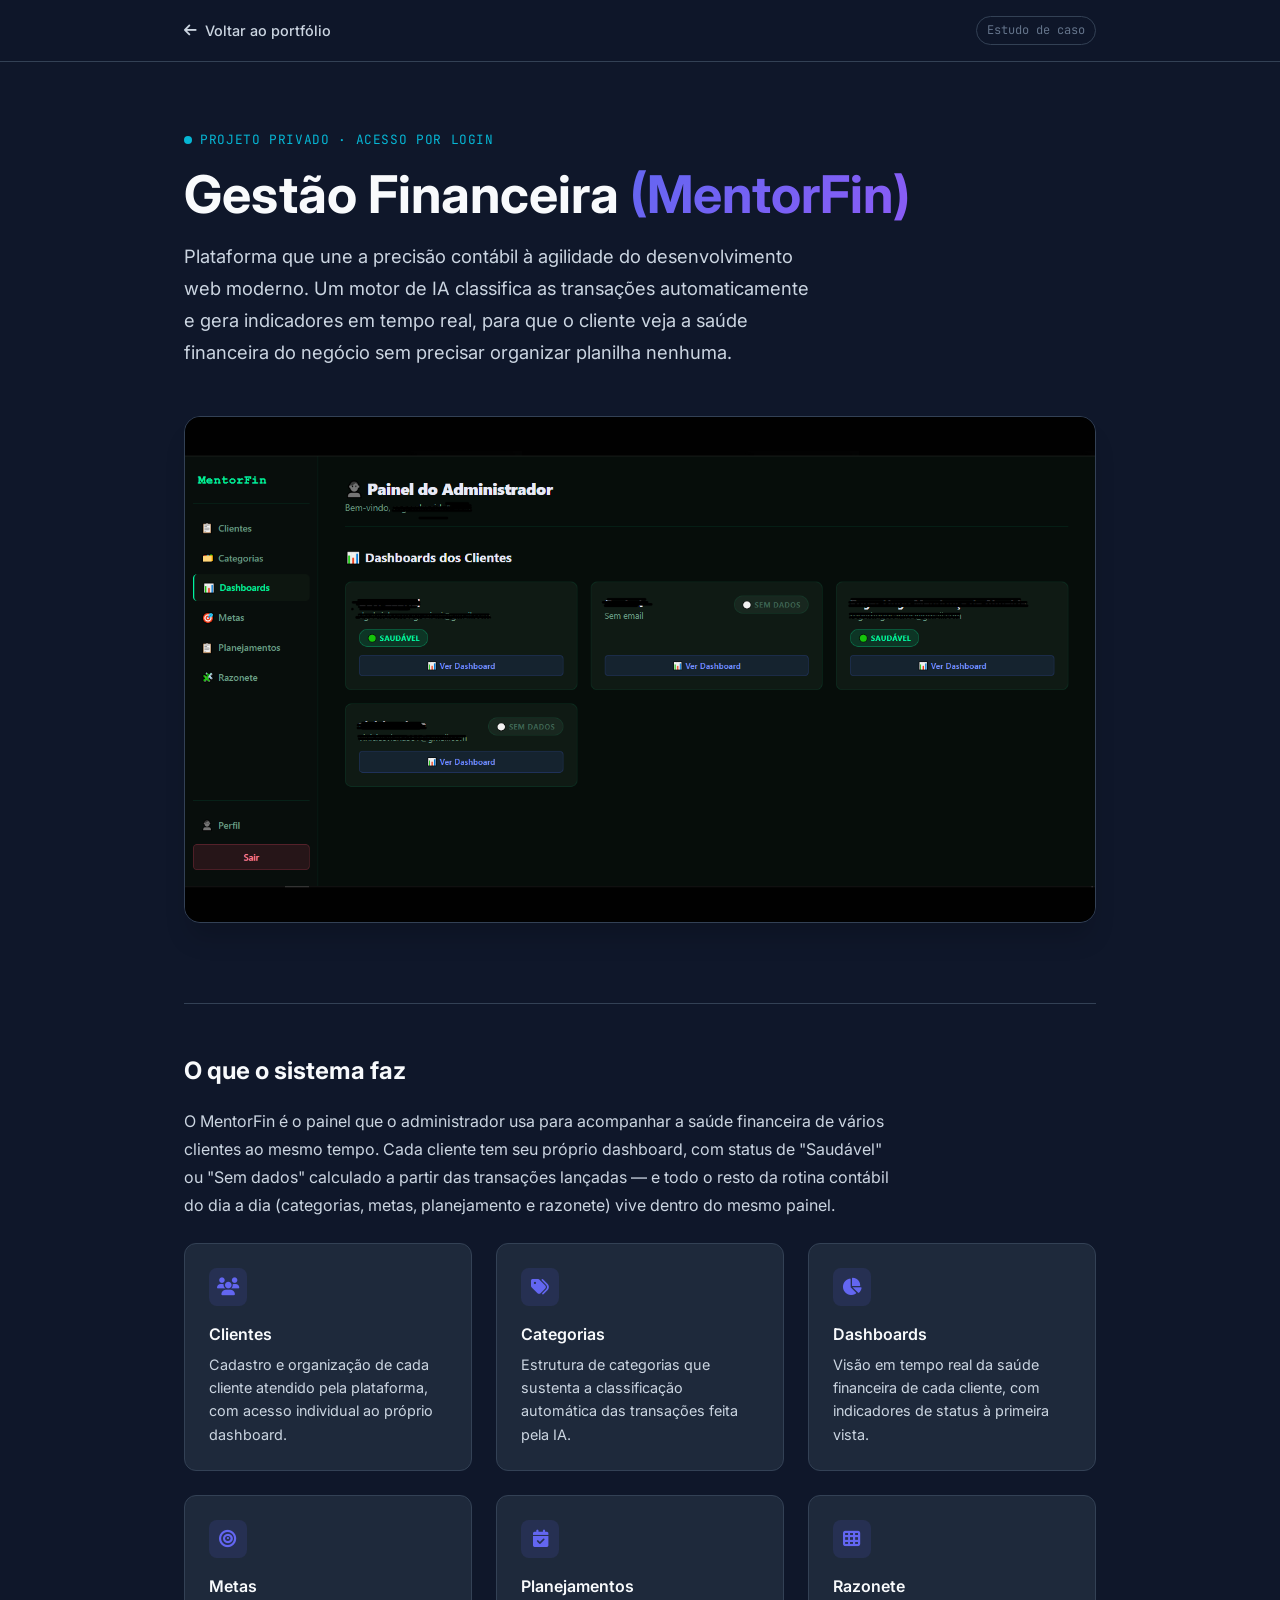
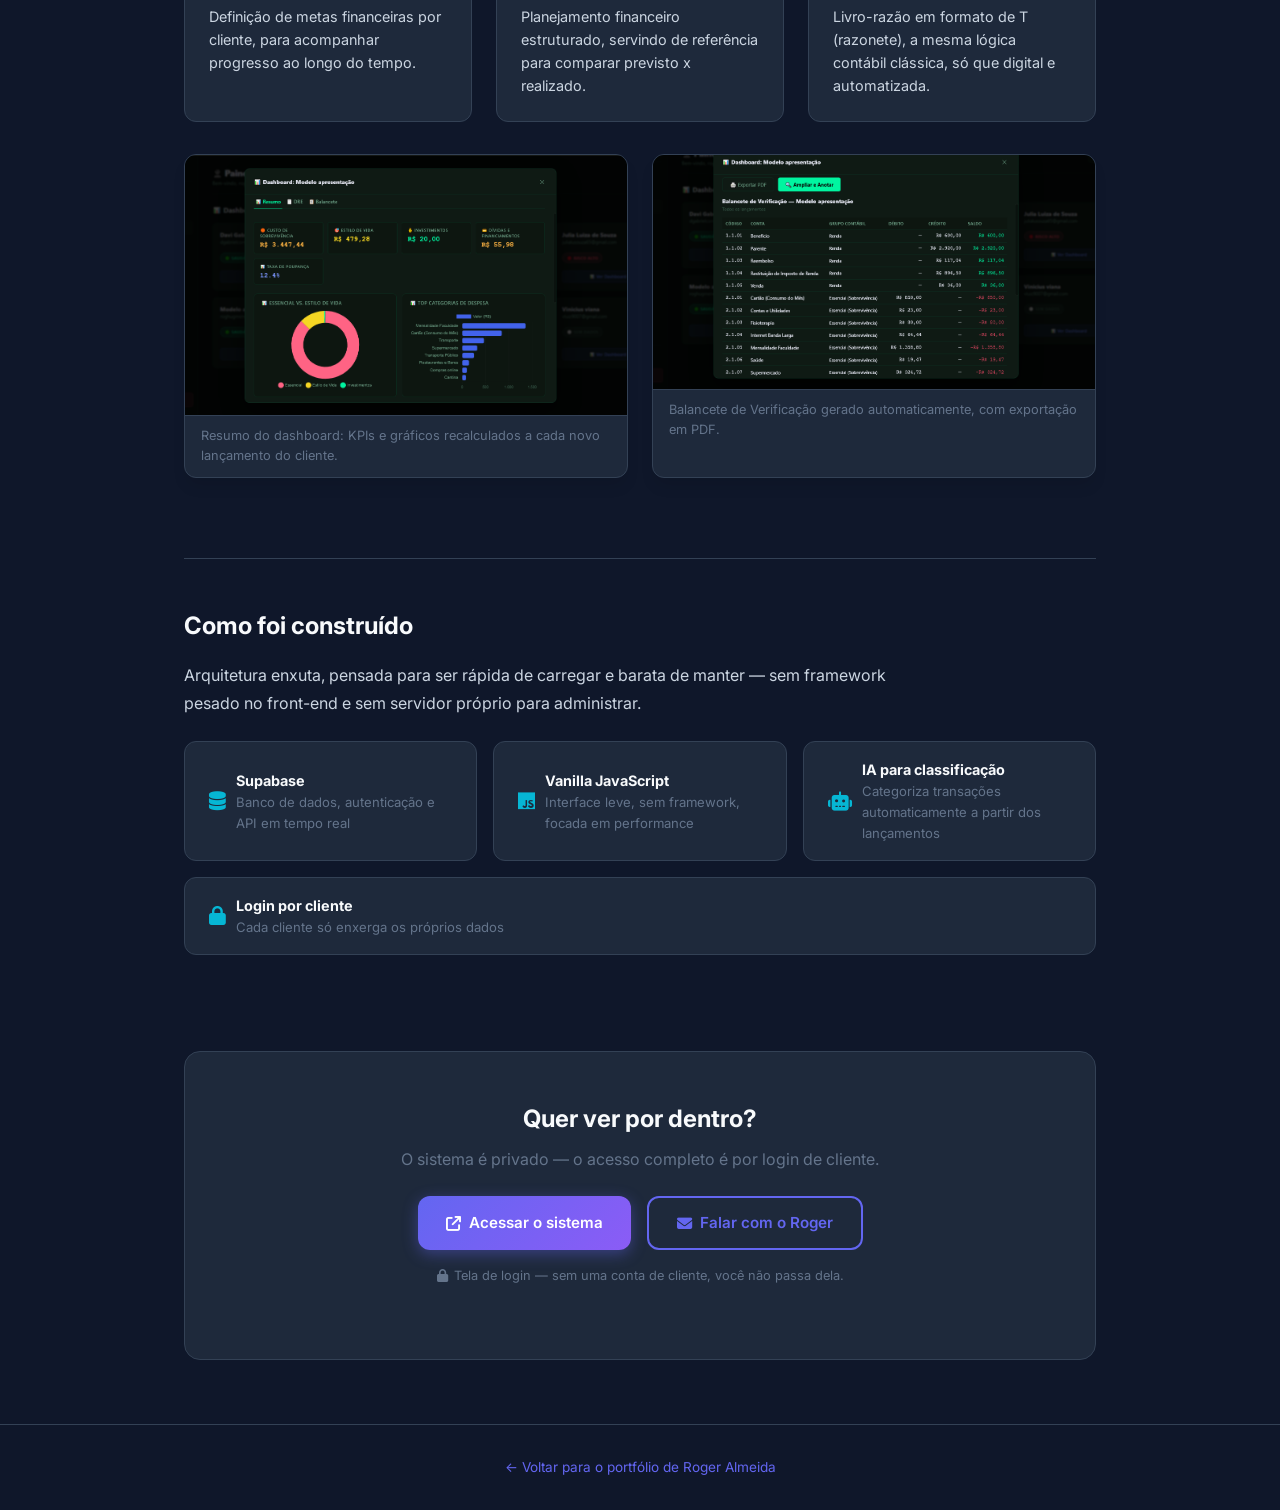
==== commit be8b748a: "Mais fotos e link das vendas" ====
--- a/apresentacao-gestao-financeira.html
+++ b/apresentacao-gestao-financeira.html
@@ -82,6 +82,85 @@
         }
         .gf-shot img { width: 100%; display: block; }
 
+        .gf-shot-row {
+            display: grid;
+            grid-template-columns: 1fr 1fr;
+            gap: var(--spacing-lg);
+            margin: var(--spacing-xl) 0;
+        }
+        .gf-figure {
+            border-radius: var(--radius-lg);
+            overflow: hidden;
+            border: 1px solid var(--bg-tertiary);
+            box-shadow: var(--shadow-lg);
+            background: var(--bg-card);
+        }
+        .gf-figure .gf-figure-img-wrap {
+            position: relative;
+            cursor: zoom-in;
+            overflow: hidden;
+        }
+        .gf-figure img { width: 100%; display: block; transition: transform var(--transition-slow); }
+        .gf-figure .gf-figure-img-wrap:hover img { transform: scale(1.03); }
+        .gf-figure .gf-zoom-hint {
+            position: absolute; inset: 0;
+            display: flex; align-items: center; justify-content: center;
+            background: rgba(15, 23, 42, 0.45);
+            opacity: 0; transition: opacity var(--transition-normal);
+        }
+        .gf-figure .gf-zoom-hint i {
+            width: 44px; height: 44px; border-radius: 50%;
+            background: rgba(255, 255, 255, 0.12);
+            border: 1px solid rgba(255, 255, 255, 0.3);
+            color: #fff; display: flex; align-items: center; justify-content: center;
+            font-size: 1.1rem;
+        }
+        .gf-figure .gf-figure-img-wrap:hover .gf-zoom-hint { opacity: 1; }
+        .gf-figure figcaption {
+            padding: 10px var(--spacing-md);
+            font-size: 0.8rem; color: var(--text-muted);
+            border-top: 1px solid var(--bg-tertiary);
+        }
+        @media (max-width: 700px) {
+            .gf-shot-row { grid-template-columns: 1fr; }
+        }
+
+        /* ===== Lightbox (ampliar imagem) ===== */
+        .gf-lightbox {
+            position: fixed; inset: 0; z-index: 5000;
+            background: rgba(2, 6, 23, 0.94);
+            display: flex; align-items: center; justify-content: center;
+            opacity: 0; visibility: hidden;
+            transition: opacity 0.25s ease, visibility 0.25s ease;
+            cursor: zoom-out;
+        }
+        .gf-lightbox.active { opacity: 1; visibility: visible; }
+        .gf-lightbox-content {
+            max-width: min(92vw, 1100px);
+            max-height: 90vh;
+            display: flex; flex-direction: column; align-items: center; gap: 12px;
+        }
+        .gf-lightbox-content img {
+            max-width: 100%; max-height: 80vh;
+            object-fit: contain;
+            border-radius: var(--radius-lg);
+            box-shadow: 0 20px 60px rgba(0, 0, 0, 0.5);
+            cursor: default;
+        }
+        .gf-lightbox-caption {
+            color: #f1f5f9; font-size: 0.9rem; text-align: center; max-width: 700px;
+        }
+        .gf-lightbox-close {
+            position: absolute; top: 20px; right: 24px;
+            width: 44px; height: 44px; border-radius: 50%;
+            border: 1px solid rgba(255, 255, 255, 0.25);
+            background: rgba(255, 255, 255, 0.08);
+            color: #f1f5f9; font-size: 1.1rem; cursor: pointer;
+            display: flex; align-items: center; justify-content: center;
+            transition: background 0.2s ease, transform 0.2s ease;
+        }
+        .gf-lightbox-close:hover { background: rgba(255, 255, 255, 0.18); transform: rotate(90deg); }
+
         .gf-section { padding: var(--spacing-2xl) 0; border-top: 1px solid var(--bg-tertiary); }
         .gf-section h2 {
             font-size: 1.5rem; font-weight: 700; margin-bottom: var(--spacing-md);
@@ -233,6 +312,23 @@
                     <h3>Razonete</h3>
                     <p>Livro-razão em formato de T (razonete), a mesma lógica contábil clássica, só que digital e automatizada.</p>
                 </div>
+            </div>
+
+            <div class="gf-shot-row">
+                <figure class="gf-figure">
+                    <div class="gf-figure-img-wrap" data-lightbox-trigger>
+                        <img src="mentorfin-dashboard-resumo.png" alt="Resumo do dashboard do MentorFin com KPIs de custo de sobrevivência, estilo de vida, investimentos e dívidas, taxa de poupança e gráficos de distribuição por categoria">
+                        <div class="gf-zoom-hint"><i class="fas fa-magnifying-glass-plus"></i></div>
+                    </div>
+                    <figcaption>Resumo do dashboard: KPIs e gráficos recalculados a cada novo lançamento do cliente.</figcaption>
+                </figure>
+                <figure class="gf-figure">
+                    <div class="gf-figure-img-wrap" data-lightbox-trigger>
+                        <img src="mentorfin-balancete.png" alt="Balancete de Verificação do MentorFin gerado automaticamente a partir dos lançamentos, com opções de exportar em PDF ou ampliar e anotar">
+                        <div class="gf-zoom-hint"><i class="fas fa-magnifying-glass-plus"></i></div>
+                    </div>
+                    <figcaption>Balancete de Verificação gerado automaticamente, com exportação em PDF.</figcaption>
+                </figure>
             </div>
         </section>
 
@@ -294,5 +390,65 @@
         <a href="index.html">← Voltar para o portfólio de Roger Almeida</a>
     </footer>
 
+    <!-- ===== LIGHTBOX — ampliar imagem ===== -->
+    <div id="gf-lightbox" class="gf-lightbox" aria-hidden="true">
+        <button class="gf-lightbox-close" id="gf-lightbox-close" aria-label="Fechar imagem ampliada">
+            <i class="fas fa-times"></i>
+        </button>
+        <div class="gf-lightbox-content">
+            <img id="gf-lightbox-image" src="" alt="">
+            <p class="gf-lightbox-caption" id="gf-lightbox-caption"></p>
+        </div>
+    </div>
+
+    <script>
+        (function () {
+            const lightbox = document.getElementById('gf-lightbox');
+            const lightboxImg = document.getElementById('gf-lightbox-image');
+            const lightboxCaption = document.getElementById('gf-lightbox-caption');
+            const btnClose = document.getElementById('gf-lightbox-close');
+            const triggers = document.querySelectorAll('[data-lightbox-trigger]');
+
+            function open(imgEl) {
+                lightboxImg.src = imgEl.getAttribute('src');
+                lightboxImg.alt = imgEl.getAttribute('alt') || '';
+                const figcaption = imgEl.closest('figure') ? imgEl.closest('figure').querySelector('figcaption') : null;
+                lightboxCaption.textContent = figcaption ? figcaption.textContent : '';
+                lightbox.classList.add('active');
+                lightbox.setAttribute('aria-hidden', 'false');
+                document.body.style.overflow = 'hidden';
+            }
+
+            function close() {
+                lightbox.classList.remove('active');
+                lightbox.setAttribute('aria-hidden', 'true');
+                document.body.style.overflow = '';
+            }
+
+            triggers.forEach(function (trigger) {
+                const img = trigger.querySelector('img');
+                if (!img) return;
+                trigger.addEventListener('click', function () { open(img); });
+                trigger.setAttribute('tabindex', '0');
+                trigger.setAttribute('role', 'button');
+                trigger.setAttribute('aria-label', 'Ampliar imagem');
+                trigger.addEventListener('keydown', function (e) {
+                    if (e.key === 'Enter' || e.key === ' ') {
+                        e.preventDefault();
+                        open(img);
+                    }
+                });
+            });
+
+            btnClose.addEventListener('click', close);
+            lightbox.addEventListener('click', function (e) {
+                if (e.target === lightbox) close();
+            });
+            document.addEventListener('keydown', function (e) {
+                if (e.key === 'Escape' && lightbox.classList.contains('active')) close();
+            });
+        })();
+    </script>
+
 </body>
 </html>
